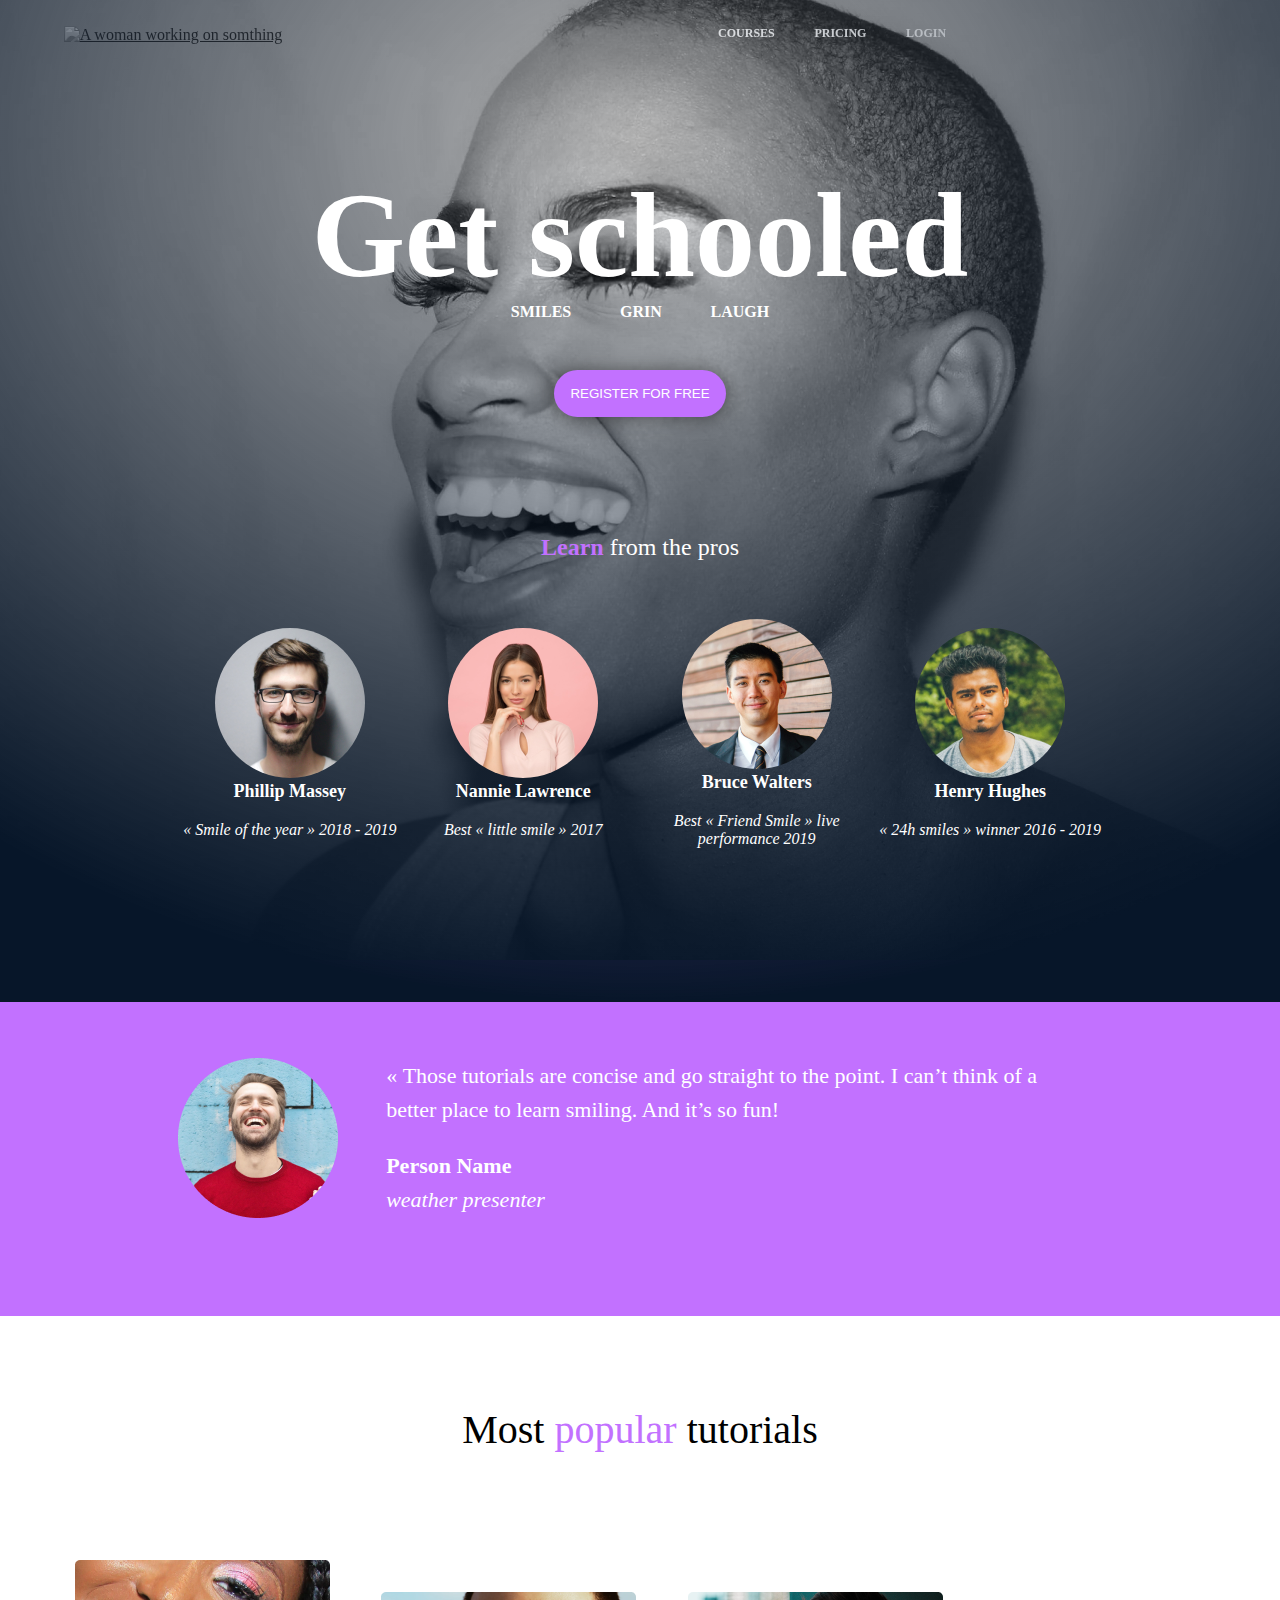
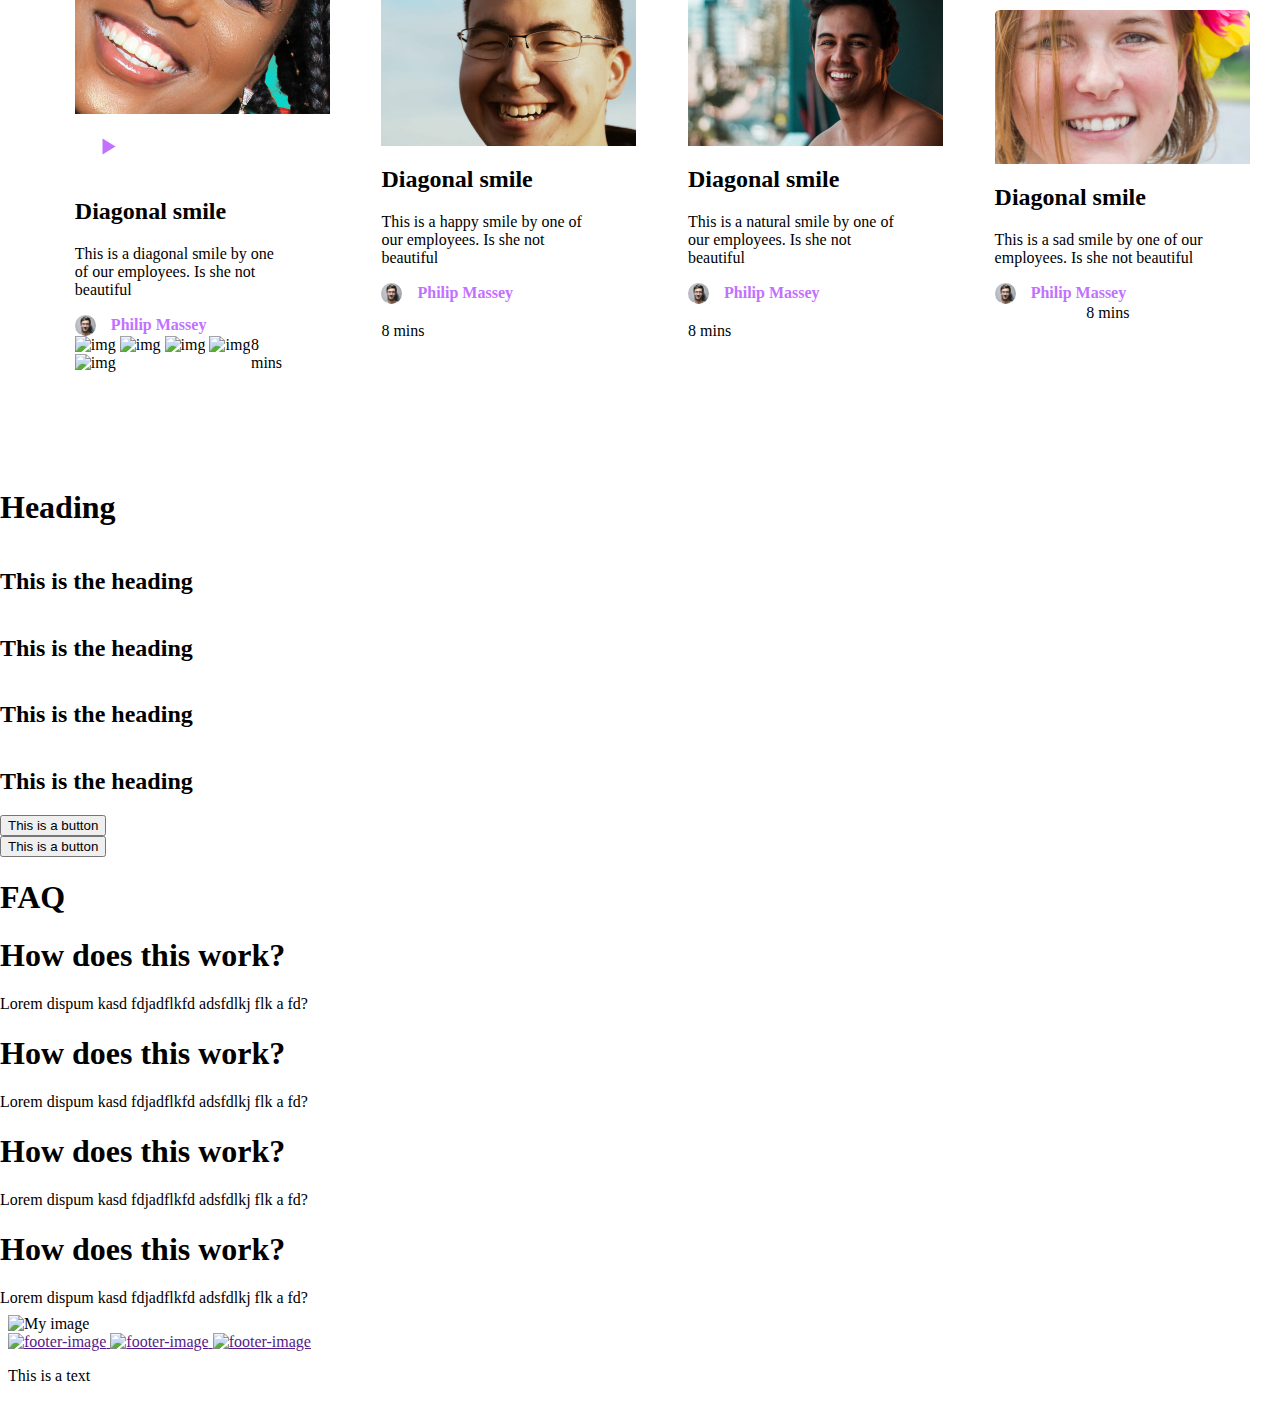
==== html_advanced/index.html @ 04519f96 "it is well" ====
<!DOCTYPE>
<html>
    <head>
        <title></title>
        <link rel="stylesheet" href="../css_advanced/styles.css">
    </head>
    <body>
        <header>
            <div class="logo">
                <a href=""> <img src="../css_advanced/favicon.ico" alt="A woman working on somthing" > </a>
                </div>

                <div class="navbar">
                <a href="">Courses</a>
                <a href=""> Pricing</a>
                <a href="">Login</a>
                </div>
            
        </header>
            <main>
                <section class="header-section">
                    <div class="schooled">
                        <h1 class="schooled-title">
                            Get schooled
                        </h1>
                        <p class="schooled-text">
                            <span>SMILES</span>
                            <span>GRIN</span>
                            <span>LAUGH</span>
                        </p>
                        <button class="register-btn">REGISTER FOR FREE</button>
                    </div>
                    <div class="pros">
                        <h2 class="pros-title"><span class="secondary-color">Learn</span> from the pros</h2>
                        <div class="pros-block">
                            <div class="pros-card">
                                <img src="../css_advanced/imgs/philip.png" alt="philip">
                                <h3>Phillip Massey</h3>
                                <p>« Smile of the year » 2018 - 2019</p>
                            </div>
                            <div class="pros-card">
                                <img src="../css_advanced/imgs/nannie.png" alt="nannie">
                                <h3>Nannie Lawrence</h3>
                                <p>Best « little smile » 2017</p>
                            </div>
                            <div class="pros-card">
                                <img src="../css_advanced/imgs/bruce.png" alt="bruce">
                                <h3>Bruce Walters</h3>
                                <p>Best « Friend Smile » live performance 2019</p>
                            </div>
                            <div class="pros-card">
                                <img src="../css_advanced/imgs/henry.png" alt="henry">
                                <h3>Henry Hughes</h3>
                                <p>« 24h smiles » winner 2016 - 2019</p>
                            </div>
                        </div>
                    </div>
                </section>
                <section class="presenter-section">
                    <div class="presenter-block">
                        <img src="../css_advanced/imgs/avatar.png" alt="avatar">
                        <div>
                            <blockquote>
                                « Those tutorials are concise and go straight to the point. I can’t think of a better
                                place to learn smiling. And it’s so fun!
                            </blockquote>
                            <p class="person-name">Person Name</p>
                            <p class="weather">weather presenter</p>
                        </div>
                    </div>
                </section>
                <section class="video-section">
                    <h1> Most <span class="secondary-color">popular</span> tutorials</h1>
                    <div class="video-container">
                        <div class="video">
                            <img src="../css_advanced/imgs/preview_diag.png">
                            <a class="play" href="#"><img src="../css_advanced/imgs/play.png" alt=""></a>
                            <h2> Diagonal smile</h2>
                            <p> This is a diagonal smile by one of our employees. Is she not beautiful </p>
                            <div class="video-author">
                                <img src="../css_advanced/imgs/philip_sm.png" class="author-picture">
                                <h3> <span class="secondary-color">Philip Massey</span> </span></h3>
                            </div>
                            <div class="rating-duration">
                                <div class="rating">
                                    <img src="" alt="img">
                                    <img src="" alt="img">
                                    <img src="" alt="img">
                                    <img src="" alt="img">
                                    <img src="" alt="img">
                                </div>
                                <p class="duration"> 8 mins </p>
                            </div>

                        </div>

                        <div class="video">
                            <img src="../css_advanced/imgs/preview_hap.png">
                            <h2> Diagonal smile</h2>
                            <p> This is a happy smile by one of our employees. Is she not beautiful </p>
                            <div class="video-author">
                                <img src="../css_advanced/imgs/philip_sm.png" class="author-picture">

                                <h3> <span class="secondary-color">Philip Massey</span> </span></h3>
                            </div>
                            <div>
                                <div class="rating">
                                    <img src="">
                                    <img src="">
                                    <img src="">
                                    <img src="">
                                    <img src="">
                                </div>
                                <p class="duration"> 8 mins </p>
                            </div>

                        </div>

                        <div class="video">
                            <img src="../css_advanced/imgs/preview_nat.png">
                            <h2> Diagonal smile</h2>
                            <p> This is a natural smile by one of our employees. Is she not beautiful </p>
                            <div class="video-author">
                                <img src="../css_advanced/imgs/philip_sm.png" class="author-picture">

                                <h3> <span class="secondary-color">Philip Massey</span> </span></h3>
                            </div>
                            <div>
                                <div class="rating">
                                    <img src="">
                                    <img src="">
                                    <img src="">
                                    <img src="">
                                    <img src="">
                                </div>
                                <p class="duration"> 8 mins </p>
                            </div>

                        </div>


                        <div class="video">
                            <img src="../css_advanced/imgs/preview_sad.png">
                            <h2> Diagonal smile</h2>
                            <p> This is a sad smile by one of our employees. Is she not beautiful </p>
                            <div class="video-author">
                                <img src="../css_advanced/imgs/philip_sm.png" class="author-picture">
                                <h3> <span class="secondary-color">Philip Massey</span> </span></h3>
                            </div>
                            <div class="rating-duration">
                                <div class="rating">
                                    <img src="">
                                    <img src="">
                                    <img src="">
                                    <img src="">
                                    <img src="">
                                </div>
                                <p class="duration"> 8 mins </p>
                            </div>

                        </div>
                        
                    </div>
                </section>
                <section>
                    <h1>Heading</h1>
                    <div>
                        <div>
                            <img src="">
                            <h2> This is the heading</h2>
                            <p></p>
                        </div>

                        <div>
                            <img src="">
                            <h2> This is the heading</h2>
                            <p></p>
                        </div>

                        <div>
                            <img src="">
                            <h2> This is the heading</h2>
                            <p></p>
                        </div>
                        <div>
                            <img src="">
                            <h2> This is the heading</h2>
                            <p></p>
                        </div>
                        <button> This is a button</button>
                    </div>
                    <button> This is a button</button>
                </section>
                <section>
                    <h1> FAQ </h1>
                    <div>
                        <div>
                            <div>
                                <h1> How does this work?</h1>
                                <p>Lorem dispum kasd fdjadflkfd adsfdlkj flk a fd?</p>
                            </div>
                            <div>
                                <h1> How does this work?</h1>
                                <p>Lorem dispum kasd fdjadflkfd adsfdlkj flk a fd?</p>
                            </div>
                        </div>
                        <div>
                            <div>
                                <h1> How does this work?</h1>
                                <p>Lorem dispum kasd fdjadflkfd adsfdlkj flk a fd?</p>
                            </div>

                            <div>
                                <h1> How does this work?</h1>
                                <p>Lorem dispum kasd fdjadflkfd adsfdlkj flk a fd?</p>
                            </div>
                        </div>
                    </div>
                </section>
            </main>
        <footer>
            <div>
                <div>
                    <img src="" alt="My image">
                    <div>
                        <a href=""> <img src="" alt="footer-image"> </a>
                        <a href=""> <img src="" alt="footer-image"> </a>
                        <a href=""> <img src="" alt="footer-image"> </a>
                    </div>
                </div>
                <p> This is a text </p>
            </div>
        </footer>
    </body>
</html>
---- css_advanced/styles.css ----
body {
    font-family: "Source Sans Pro";
    font-style: normal;
  }
  header {
    display: flex;
    flex-direction: row;
    flex: auto;
    background-image: url("./imgs/banner.png");
    padding: 2% 5% 2% 5%;
    filter: grayscale(100%);
    position: absolute;
    left: -0.025%;
    right: -0.025%;
    top: 0%;
    bottom: -25%;
  }
  
  header .logo {
    flex: 2;
    z-index: 1;
  }
  
  header .navbar {
    flex: 4;
    font-weight: 700;
    font-size: 12px;
    line-height: 15px;
    text-transform: uppercase;
    z-index: 1;
    display: flex;
    justify-content: space-evenly;
  
  }
  header .navbar a {
    margin-left: -30%;
    margin-right: -30%;
    text-decoration: none;
    color: white;
    
  }
  .header-section {
    position: relative;
    /* left: 20%;
    right: 20%; */
    display: flex;
    flex: auto;
    flex-direction: column;
    margin-bottom: -2.6rem;
    background-blend-mode: color;
    background: rgba(0, 0, 0, 1);
    background: radial-gradient(
      85.9% 85.9% at 50% 14.1%,
      rgba(41, 48, 61, 0.0001) 0%,
      #071629 100%
    );
    color: white;
    
    
  }
  .schooled {
    display: flex;
    flex-direction: column;
    padding-top: 5rem;
  }
  .schooled-title {
    height: 151px;
    font-weight: 700;
    font-size: 120px;
    line-height: 151px;
    text-align: center;
    color: #ffffff;
    position: relative;
  }
  
  .schooled-text {
    height: 20px;
    position: relative;
    margin-top: -7%;
    text-align: center;
    font-weight: 700;
    font-size: 16px;
    line-height: 20px;
    color: #ffffff;
    display: flex;
    justify-content: space-around;
    margin-left: 38%;
    margin-right: 38%;
  }
  .register-btn {
    background: #c271ff;
    border-radius: 25px;
    border: none;
    padding: 0.7rem;
    color: white;
    font-weight: 500;
    box-shadow: 0px 1px 20px rgba(0, 0, 0, 0.5);
    position: relative;
    align-self: center;
    margin: 2rem;
    padding: 1rem;}

    .secondary-color {
        color: #c271ff;
      }
      .pros {
        padding: 2%;
        display: flex;
        flex-direction: column;
      }
      .pros-title {
        position: relative;
        align-self: center;
        padding: 2rem;
        font-weight: 300;
        line-height: 40px;
      }
      .pros-title .secondary-color {
        font-weight: 700;
      }
      .pros-block {
        display: flex;
        flex-direction: row;
        justify-content: center;
      }
      .pros-card {
        width: 19%;
        /* padding: 1.5% 4% 1.5% 4%;*/
        margin-bottom: 7rem;
        display: flex;
        flex-direction: column;
        justify-content: center;
        align-items: center;
      }
      .pros img {
        border-radius: 50%;
        max-width: 80%;
      }
      .pros-card h3 {
        font-weight: 900;
        font-size: 18px;
        margin-top: 0.2rem;
        margin-bottom: 0.2rem;
        text-align: center;
      }
      .pros-card p {
        font-style: italic;
        text-align: center;
        font-size: 16px;
      }
      main {
        position: relative;
        display: flex;
        flex-direction: column;
        margin: -8px;
      }
      .presenter-section {
        /* position: absolute; */
        background-color: #c271ff;
        padding: 6%;
      }
      .presenter-block {
        display: flex;
        flex-direction: row;
        justify-content: center;
        align-items: center;
        color: white;
        padding-left: 9%;
        padding-right: 9%;
      }
      .presenter-block img {
        width: 160px;
        height: 160px;
        margin-right: 3rem;
      }
      .presenter-block blockquote {
        font-weight: 400;
        font-size: 22px;
        line-height: 34px;
        margin-left: 0;
      }
      .presenter-block .person-name {
        font-weight: 700;
        font-size: 22px;
        line-height: 34px;
        margin-bottom: 0;
      }
      .presenter-block .weather {
        font-style: italic;
        font-weight: 400;
        font-size: 22px;
        line-height: 34px;
        margin-top: 0;
      }

      .video-section{
        justify-content: center;
        align-self: center;
        display: flex;
        flex-direction: column;
        padding-top: 3rem;
        padding-bottom: 3rem;

      }  
      .video-section h1{
        text-align: center;
        font-size: 40px;
        font-weight: 300;
        padding-top: 1rem;
        padding-bottom: 2rem;
       
      }

      .video-container{
        display: flex;
        flex-direction: row;
        justify-content:center;
        
     }

      .video{
        padding: 3rem;
        /* display: flex;
        flex-direction: column; */
        max-width: 15%;
        align-content: center;
      }

      .video h2, p{
      }

      .author-picture{
        border-radius:100%;
      }
      .video-author{
        display: flex;
        flex-direction: row;
        flex: auto;
      }
      .video-author h3{
        font-size: medium;
        /* padding: auto; */
        margin: auto;
        margin-left: 15px;
      }

      .video-author img{
        height: 10%;
        width: 10%;
      }
      .rating-duration{
         display: flex;
        flex-direction: row;
        flex: auto;
      }

      .duration{
        margin: auto;
        align-content: end

      }
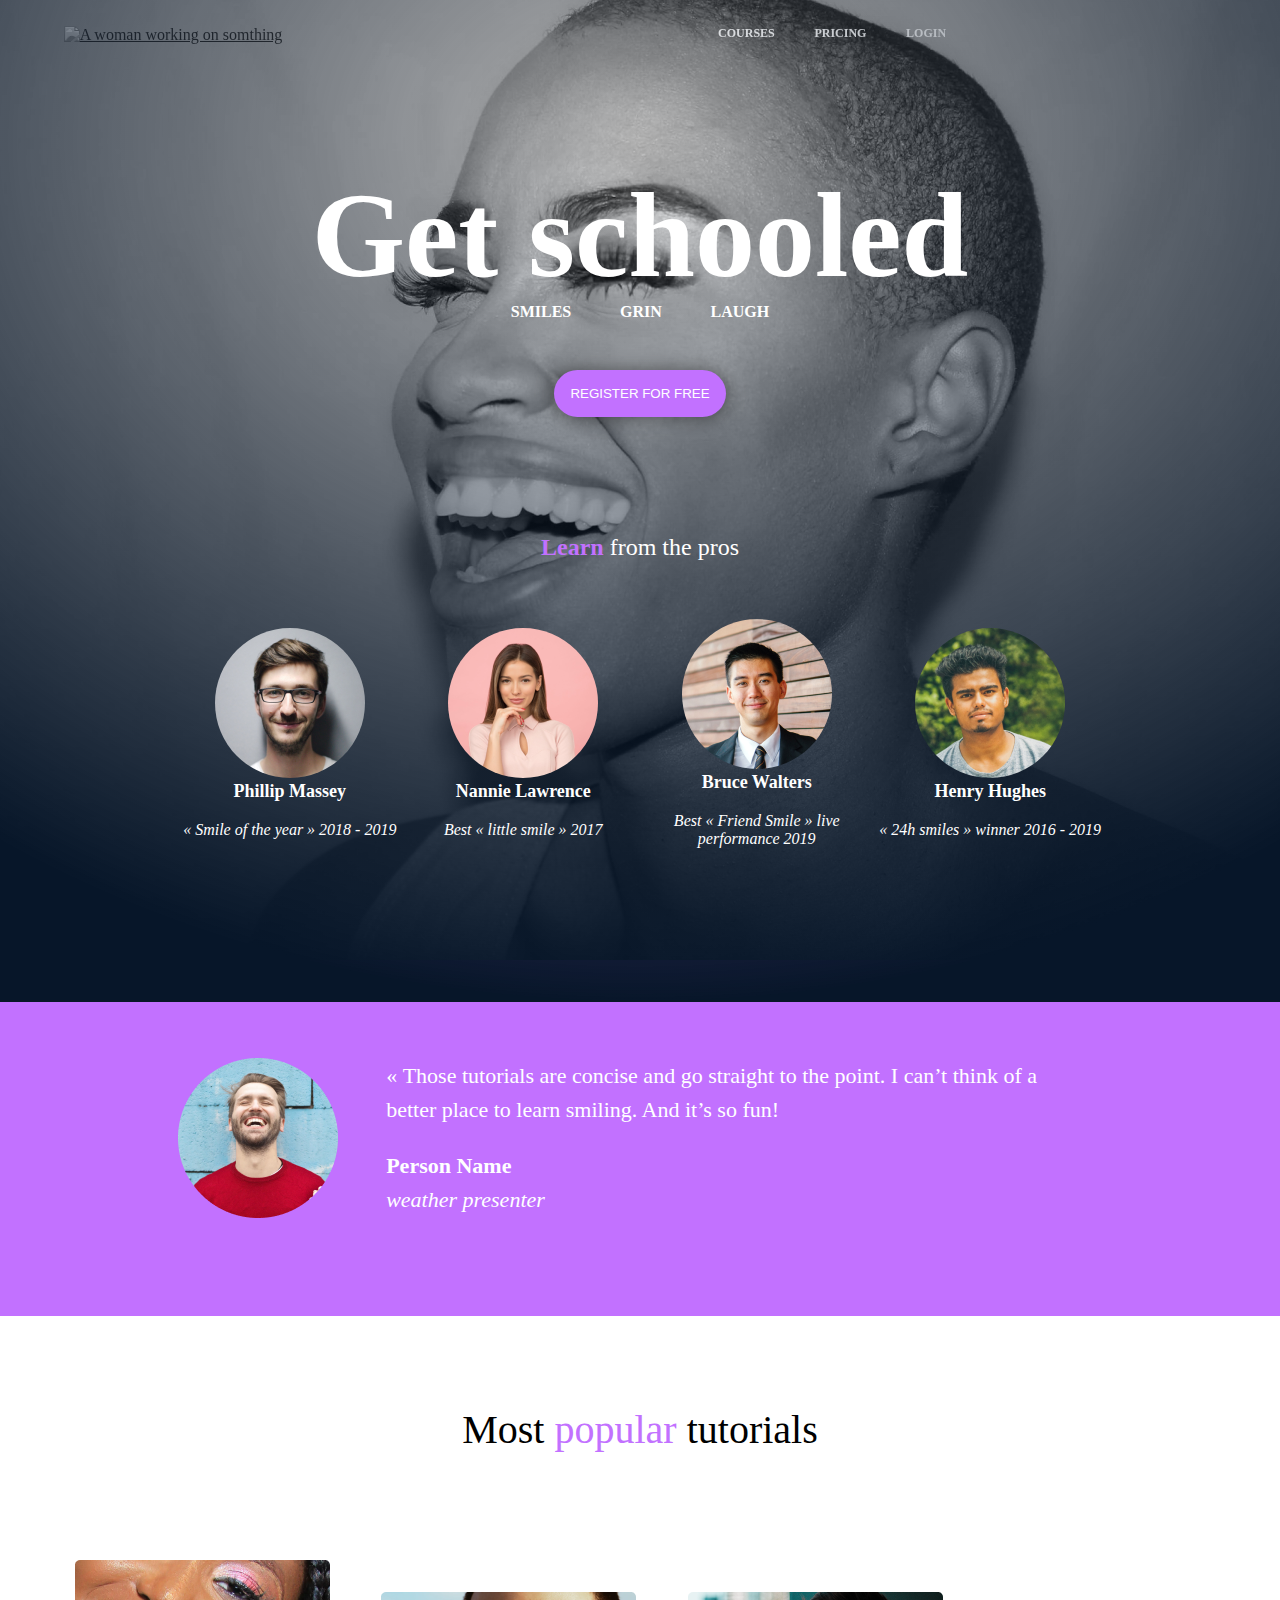
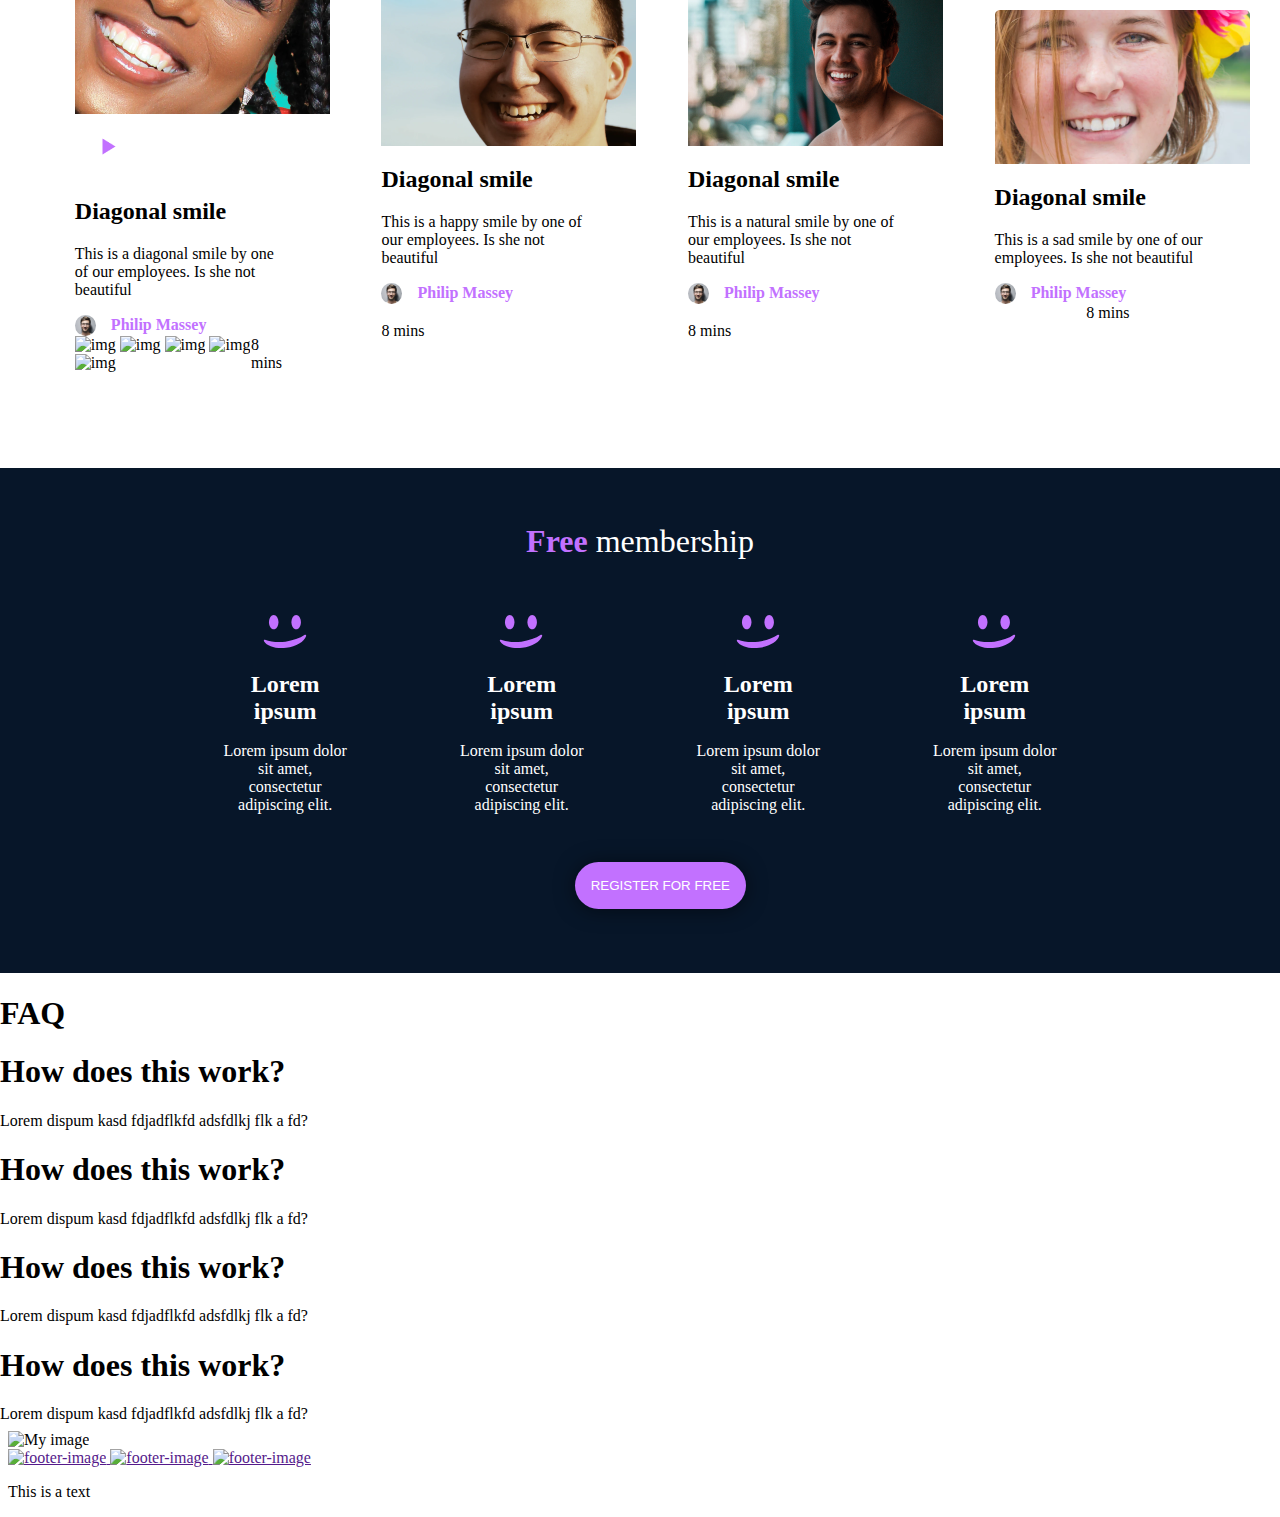
==== commit db6f2d28: "it is welloo" ====
--- a/html_advanced/index.html
+++ b/html_advanced/index.html
@@ -162,34 +162,39 @@
                         
                     </div>
                 </section>
-                <section>
-                    <h1>Heading</h1>
-                    <div>
-                        <div>
-                            <img src="">
-                            <h2> This is the heading</h2>
-                            <p></p>
-                        </div>
-
-                        <div>
-                            <img src="">
-                            <h2> This is the heading</h2>
-                            <p></p>
-                        </div>
-
-                        <div>
-                            <img src="">
-                            <h2> This is the heading</h2>
-                            <p></p>
-                        </div>
-                        <div>
-                            <img src="">
-                            <h2> This is the heading</h2>
-                            <p></p>
-                        </div>
-                        <button> This is a button</button>
-                    </div>
-                    <button> This is a button</button>
+                <section class="membership-section">
+                    <h1><span class="secondary-color">Free</span> membership</h1>
+                    <div class="memberships">
+                        <div class="membership-card">
+                            <img src="../css_advanced/svgs/smile.svg" alt="smile">
+                            <h2>Lorem ipsum</h2>
+                            <p>
+                                Lorem ipsum dolor sit amet, consectetur adipiscing elit.
+                            </p>
+                        </div>
+                        <div class="membership-card">
+                            <img src="../css_advanced/svgs/smile.svg" alt="smile">
+                            <h2>Lorem ipsum</h2>
+                            <p>
+                                Lorem ipsum dolor sit amet, consectetur adipiscing elit.
+                            </p>
+                        </div>
+                        <div class="membership-card">
+                            <img src="../css_advanced/svgs/smile.svg" alt="smile">
+                            <h2>Lorem ipsum</h2>
+                            <p>
+                                Lorem ipsum dolor sit amet, consectetur adipiscing elit.
+                            </p>
+                        </div>
+                        <div class="membership-card">
+                            <img src="../css_advanced/svgs/smile.svg" alt="smile">
+                            <h2>Lorem ipsum</h2>
+                            <p>
+                                Lorem ipsum dolor sit amet, consectetur adipiscing elit.
+                            </p>
+                        </div>
+                    </div>
+                    <button class="register-btn">REGISTER FOR FREE</button>
                 </section>
                 <section>
                     <h1> FAQ </h1>
--- a/css_advanced/styles.css
+++ b/css_advanced/styles.css
@@ -258,4 +258,42 @@
         margin: auto;
         align-content: end
 
+      }
+      .membership-section {
+        color: white;
+        background: #071629;
+        padding: 2rem;
+      }
+      .membership-section .secondary-color,
+      .videos-section .secondary-color {
+        font-weight: 700;
+        font-size: 32px;
+        line-height: 40px;
+        text-align: center;
+      }
+      .membership-section h1 {
+        font-weight: 300;
+        font-size: 32px;
+        line-height: 40px;
+        text-align: center;
+        padding-bottom: 2rem;
+      }
+      .membership-section button {
+        left: 42%;
+      }
+      .memberships {
+        display: flex;
+        justify-content: space-evenly;
+        padding-left: 5rem;
+        padding-right: 5rem;
+      }
+      .membership-card {
+        display: flex;
+        flex-direction: column;
+        max-width: 12%;
+        align-items: center;
+        text-align: center;
+      }
+      .membership-card h2 {
+        margin-bottom: 0.1rem;
       }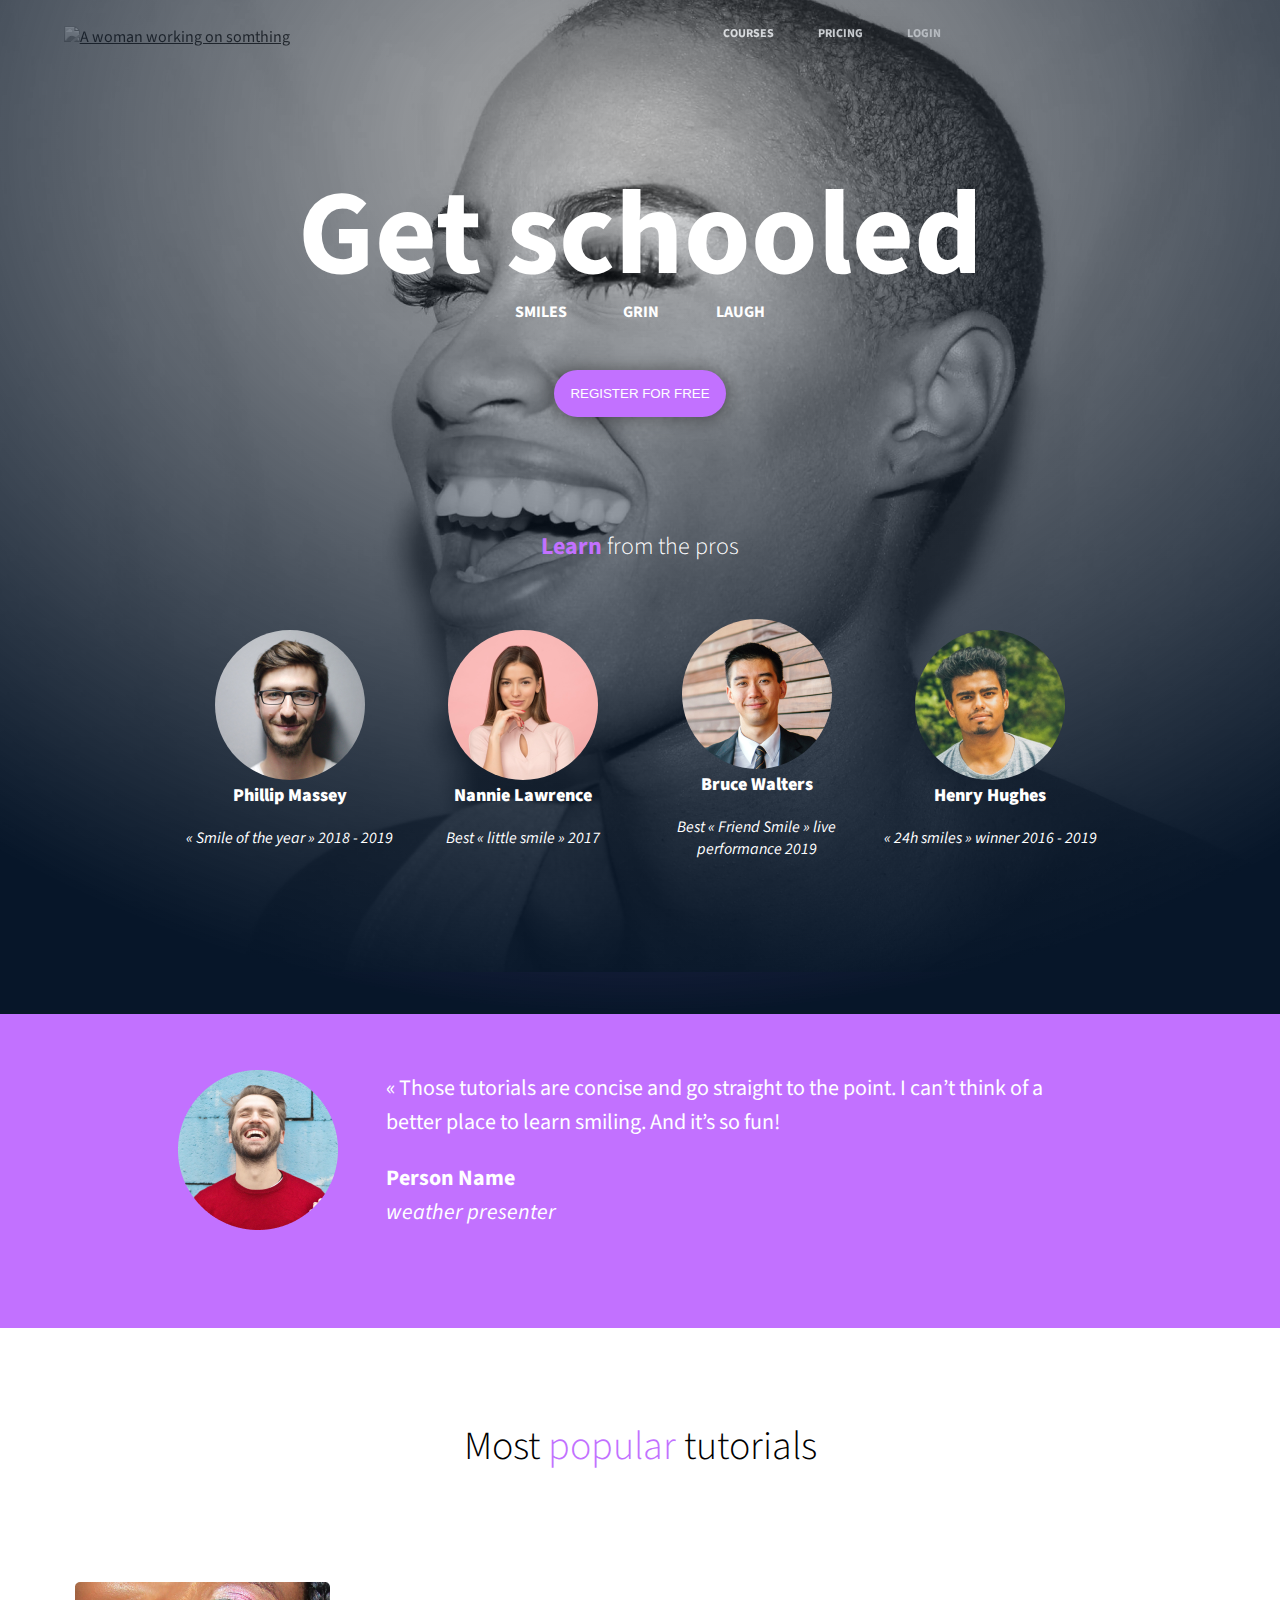
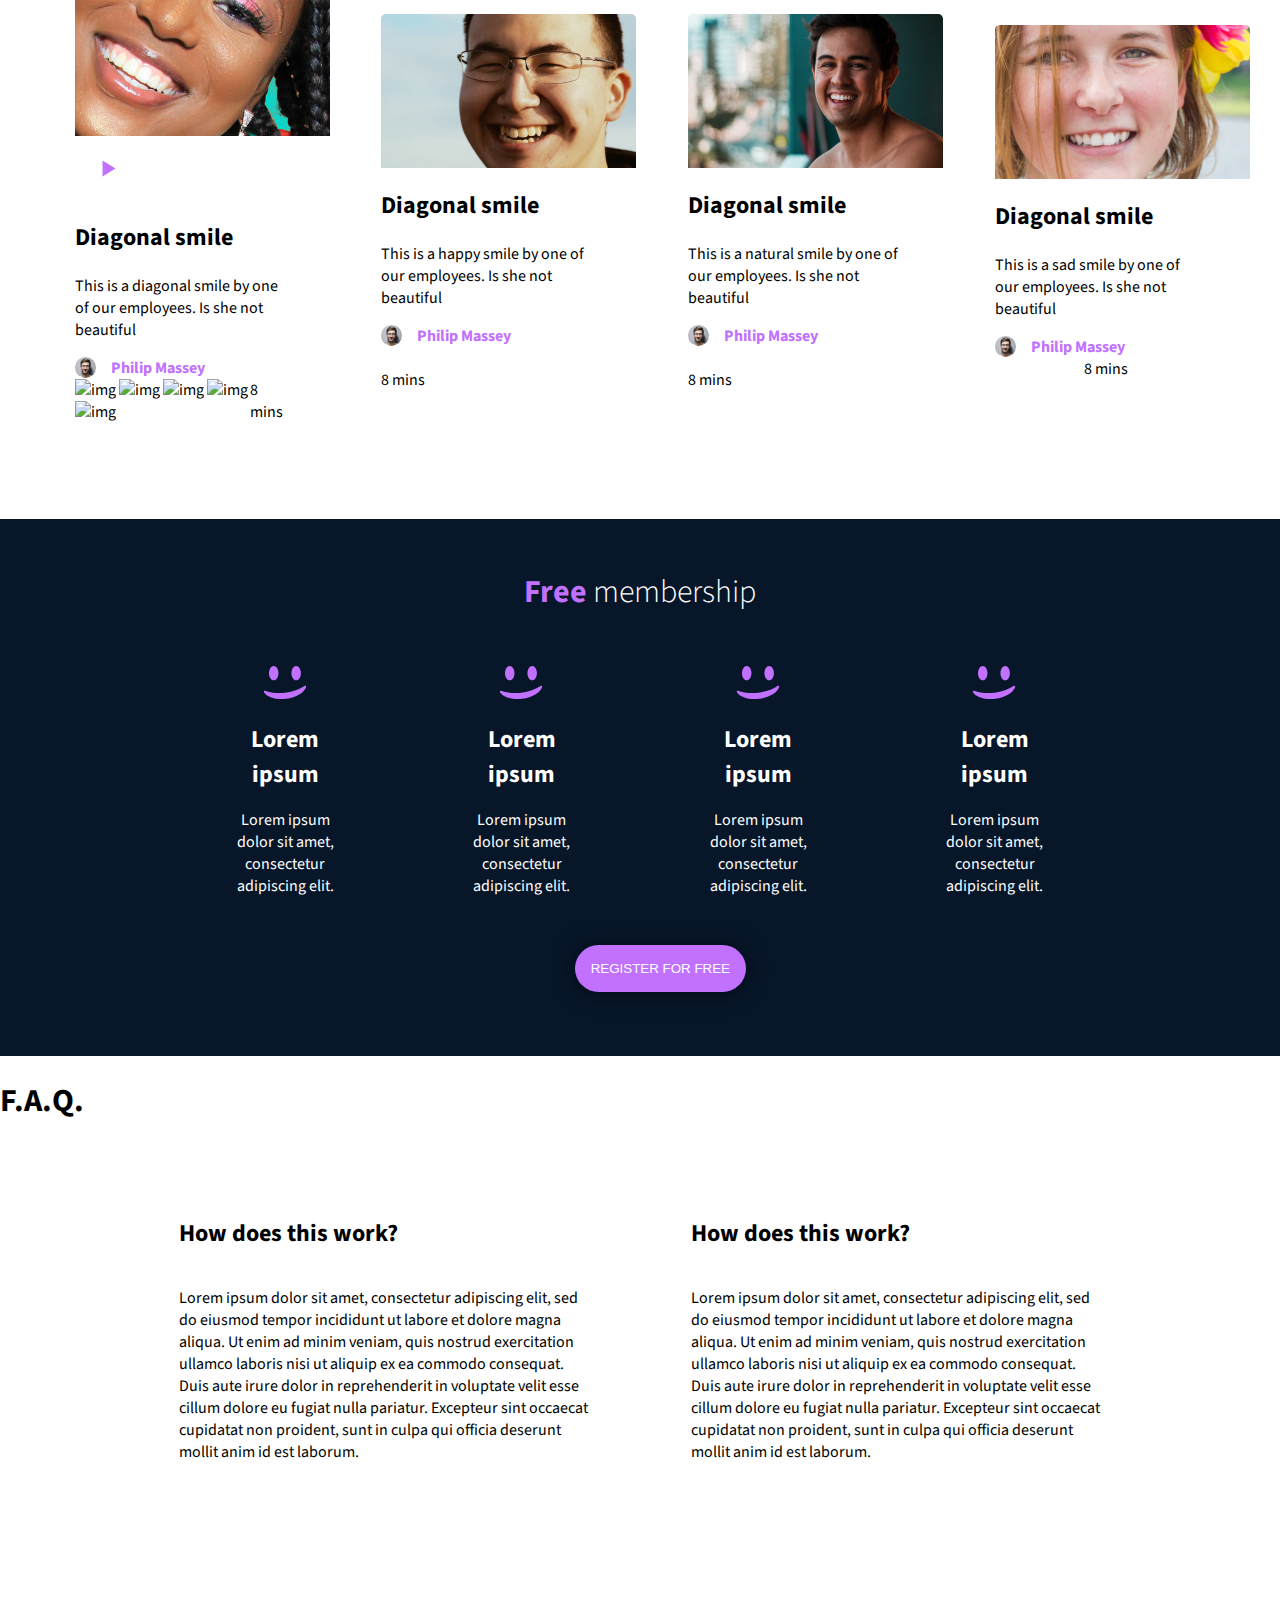
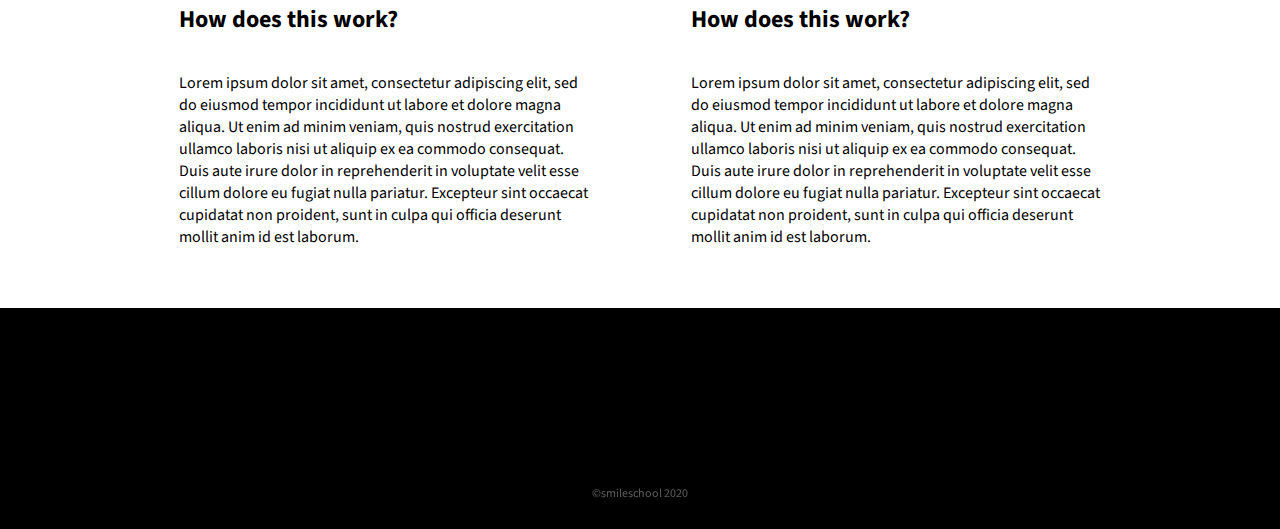
==== commit 4d90ffdb: "web dev keh" ====
--- a/html_advanced/index.html
+++ b/html_advanced/index.html
@@ -2,6 +2,10 @@
 <html>
     <head>
         <title></title>
+        <meta charset="UTF-8">
+        <meta http-equiv="X-UA-Compatible" content="IE=edge">
+        <meta name="viewport" content="width=device-width, initial-scale=1.0">
+        <link href='https://fonts.googleapis.com/css?family=Source+Sans+Pro' rel='stylesheet' type='text/css'>
         <link rel="stylesheet" href="../css_advanced/styles.css">
     </head>
     <body>
@@ -196,45 +200,66 @@
                     </div>
                     <button class="register-btn">REGISTER FOR FREE</button>
                 </section>
-                <section>
-                    <h1> FAQ </h1>
-                    <div>
+                <section class="faq-section">
+                    <h1>F.A.Q.</h1>
+                    <div class="faq-list">
+                        <div class="faq-item">
+                            <h2>How does this work?</h2>
+                            <p>
+                                Lorem ipsum dolor sit amet, consectetur adipiscing elit, sed do eiusmod tempor incididunt ut
+                                labore et dolore magna aliqua. Ut enim ad minim veniam, quis nostrud exercitation ullamco
+                                laboris nisi ut aliquip ex ea commodo consequat. Duis aute irure dolor in reprehenderit in
+                                voluptate velit esse cillum dolore eu fugiat nulla pariatur. Excepteur sint occaecat cupidatat
+                                non proident, sunt in culpa qui officia deserunt mollit anim id est laborum.
+                            </p>
+                        </div>
+                        <div class="faq-item">
+                            <h2>How does this work?</h2>
+                            <p>
+                                Lorem ipsum dolor sit amet, consectetur adipiscing elit, sed do eiusmod tempor incididunt ut
+                                labore et dolore magna aliqua. Ut enim ad minim veniam, quis nostrud exercitation ullamco
+                                laboris nisi ut aliquip ex ea commodo consequat. Duis aute irure dolor in reprehenderit in
+                                voluptate velit esse cillum dolore eu fugiat nulla pariatur. Excepteur sint occaecat cupidatat
+                                non proident, sunt in culpa qui officia deserunt mollit anim id est laborum.
+                            </p>
+                        </div>
+                    </div>
+                    <div class="faq-list">
+                        <div class="faq-item">
+                            <h2>How does this work?</h2>
+                            <p>
+                                Lorem ipsum dolor sit amet, consectetur adipiscing elit, sed do eiusmod tempor incididunt ut
+                                labore et dolore magna aliqua. Ut enim ad minim veniam, quis nostrud exercitation ullamco
+                                laboris nisi ut aliquip ex ea commodo consequat. Duis aute irure dolor in reprehenderit in
+                                voluptate velit esse cillum dolore eu fugiat nulla pariatur. Excepteur sint occaecat cupidatat
+                                non proident, sunt in culpa qui officia deserunt mollit anim id est laborum.
+                            </p>
+                        </div>
+                        <div class="faq-item">
+                            <h2>How does this work?</h2>
+                            <p>
+                                Lorem ipsum dolor sit amet, consectetur adipiscing elit, sed do eiusmod tempor incididunt ut
+                                labore et dolore magna aliqua. Ut enim ad minim veniam, quis nostrud exercitation ullamco
+                                laboris nisi ut aliquip ex ea commodo consequat. Duis aute irure dolor in reprehenderit in
+                                voluptate velit esse cillum dolore eu fugiat nulla pariatur. Excepteur sint occaecat cupidatat
+                                non proident, sunt in culpa qui officia deserunt mollit anim id est laborum.
+                            </p>
+                        </div>
+                    </div>
+                </section>
+            </main>
+            <footer>
+                <div class="ft-container">
+                    <div class="nav-ft">
+                        <img src="imgs/logo.png" alt="">
                         <div>
-                            <div>
-                                <h1> How does this work?</h1>
-                                <p>Lorem dispum kasd fdjadflkfd adsfdlkj flk a fd?</p>
-                            </div>
-                            <div>
-                                <h1> How does this work?</h1>
-                                <p>Lorem dispum kasd fdjadflkfd adsfdlkj flk a fd?</p>
-                            </div>
-                        </div>
-                        <div>
-                            <div>
-                                <h1> How does this work?</h1>
-                                <p>Lorem dispum kasd fdjadflkfd adsfdlkj flk a fd?</p>
-                            </div>
-
-                            <div>
-                                <h1> How does this work?</h1>
-                                <p>Lorem dispum kasd fdjadflkfd adsfdlkj flk a fd?</p>
-                            </div>
-                        </div>
-                    </div>
-                </section>
-            </main>
-        <footer>
-            <div>
-                <div>
-                    <img src="" alt="My image">
-                    <div>
-                        <a href=""> <img src="" alt="footer-image"> </a>
-                        <a href=""> <img src="" alt="footer-image"> </a>
-                        <a href=""> <img src="" alt="footer-image"> </a>
-                    </div>
+                            <a href=""><img src="svgs/facebook.svg" alt=""></a>
+                            <a href=""><img src="svgs/twitter.svg" alt=""></a>
+                            <a href=""><img src="svgs/Combined Shape.svg" alt=""></a>
+                        </div>
+                    </div>
+                    <p>©smileschool 2020</p>
                 </div>
-                <p> This is a text </p>
-            </div>
-        </footer>
+            </footer>
     </body>
 </html>--- a/css_advanced/styles.css
+++ b/css_advanced/styles.css
@@ -296,4 +296,44 @@
       }
       .membership-card h2 {
         margin-bottom: 0.1rem;
+      }
+      .faq-list {
+        display: flex;
+        padding-left: 10%;
+        padding-right: 10%;
+      }
+      .faq-item {
+        display: flex;
+        flex: 50%;
+        flex-direction: column;
+        width: 50%;
+        padding: 5%;
+      }
+      footer {
+        background: black;
+        padding: 1rem;
+        margin: -8px;
+      }
+      .ft-container {
+        display: flex;
+        flex-direction: column;
+      }
+      .nav-ft {
+        display: flex;
+        justify-content: space-between;
+        padding: 4rem 8rem 4rem 8rem;
+      }
+      
+      .nav-ft div a {
+        margin-left: 0.4rem;
+        margin-right: 0.5rem;
+      }
+      
+      .ft-container p {
+        color: white;
+        opacity: 0.35;
+        text-align: center;
+        font-weight: 400;
+        font-size: 12px;
+        line-height: 15px;
       }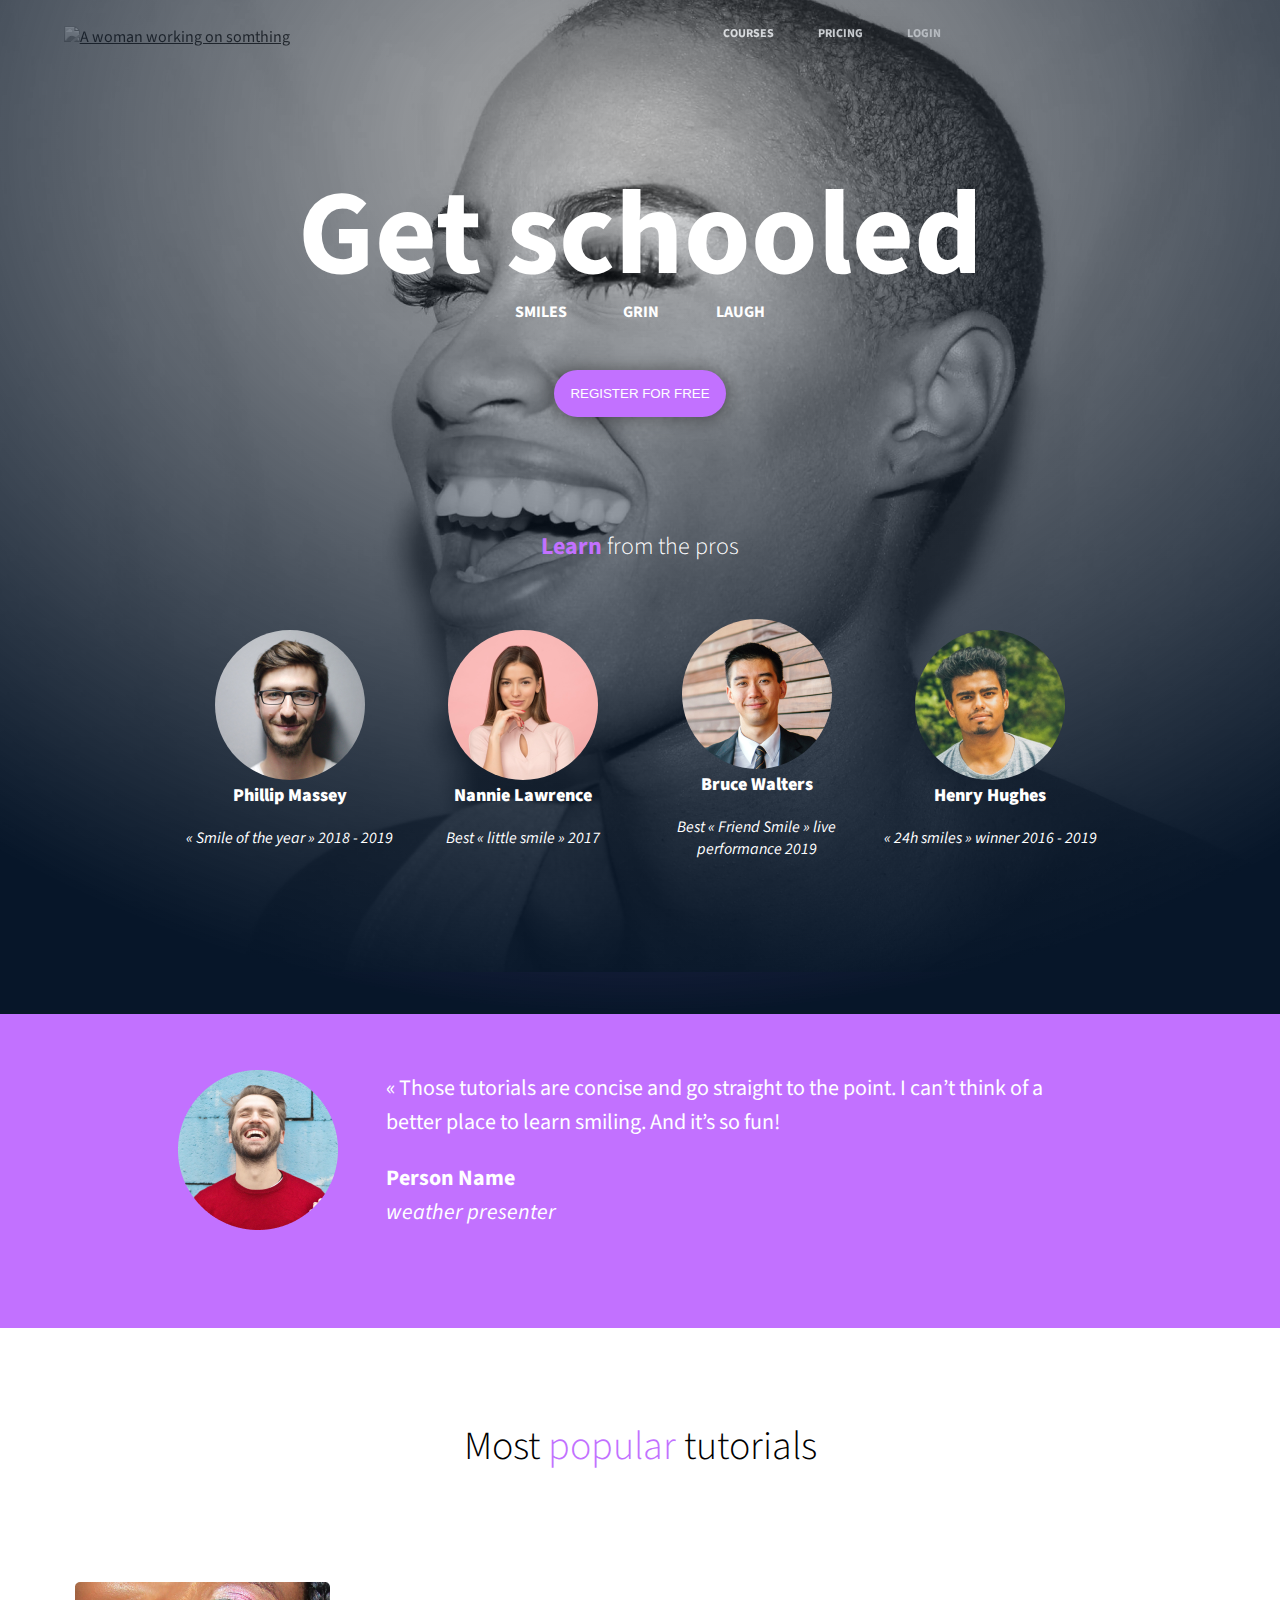
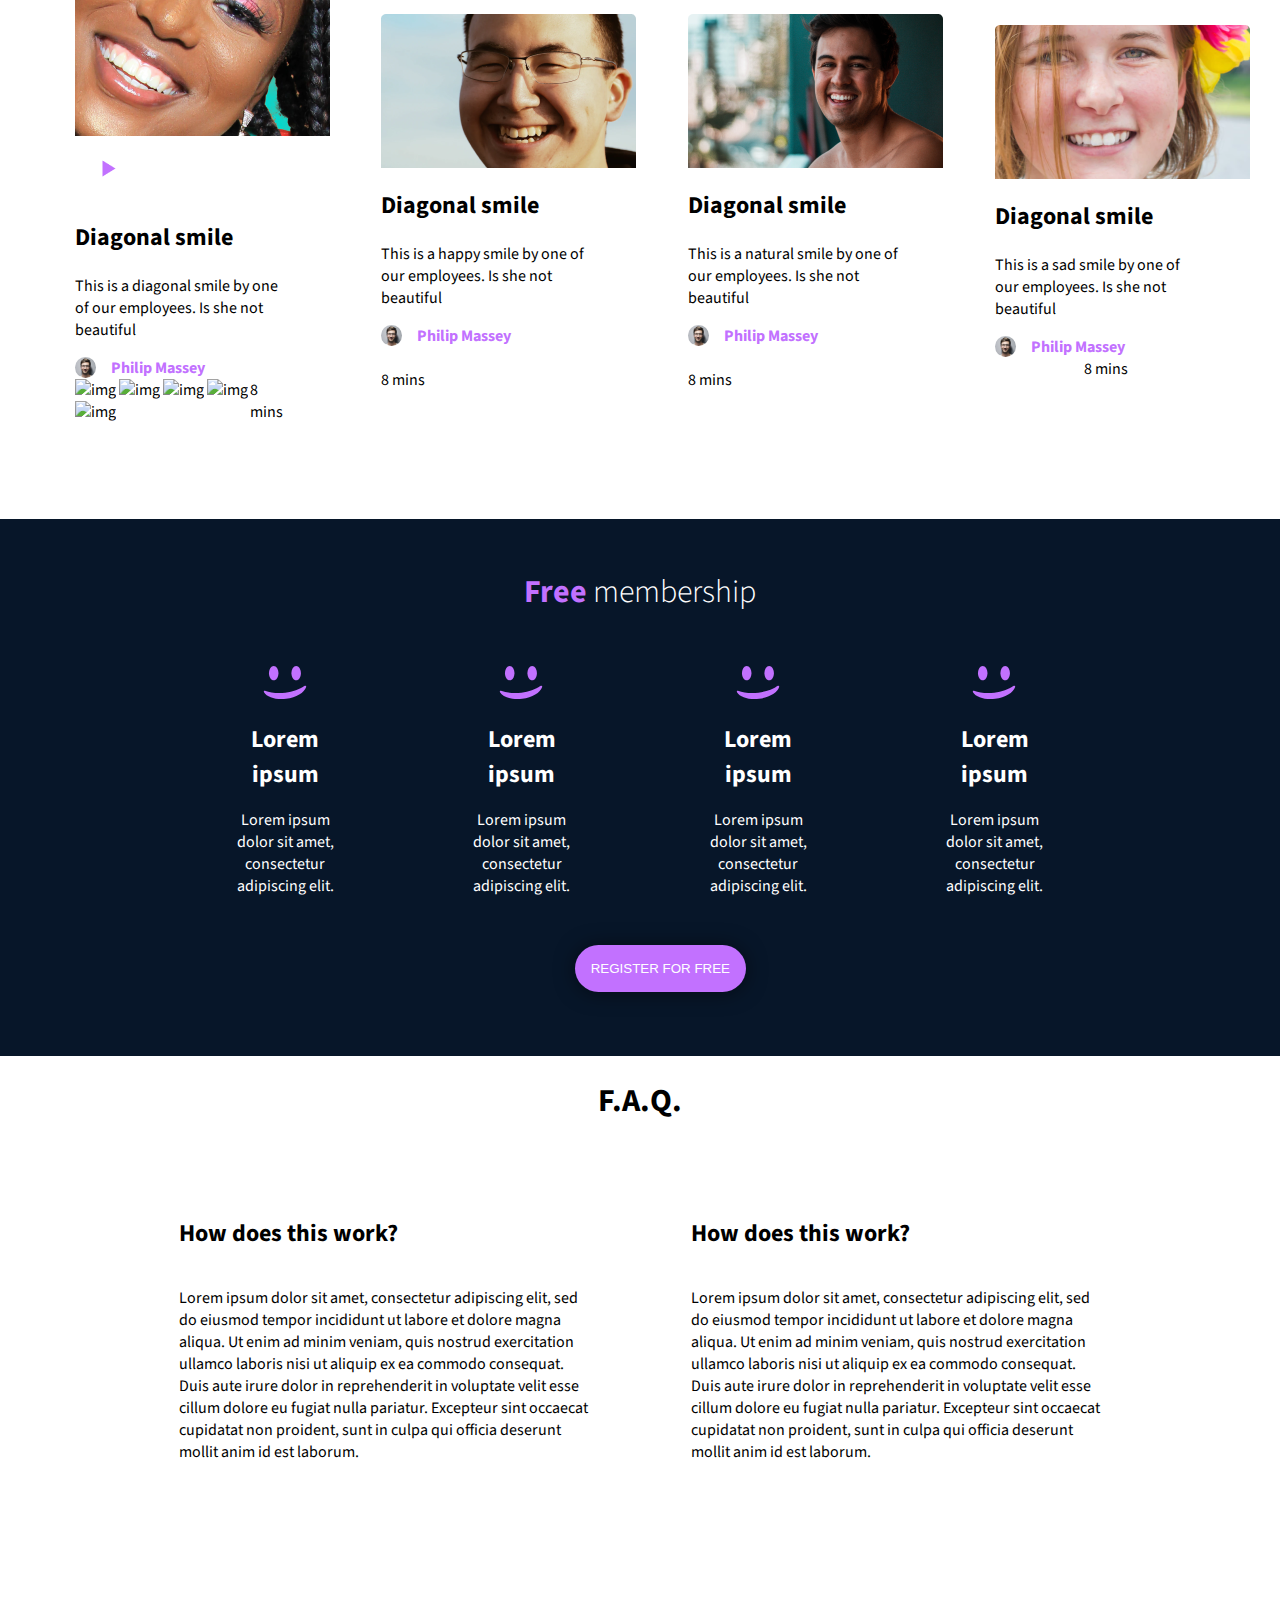
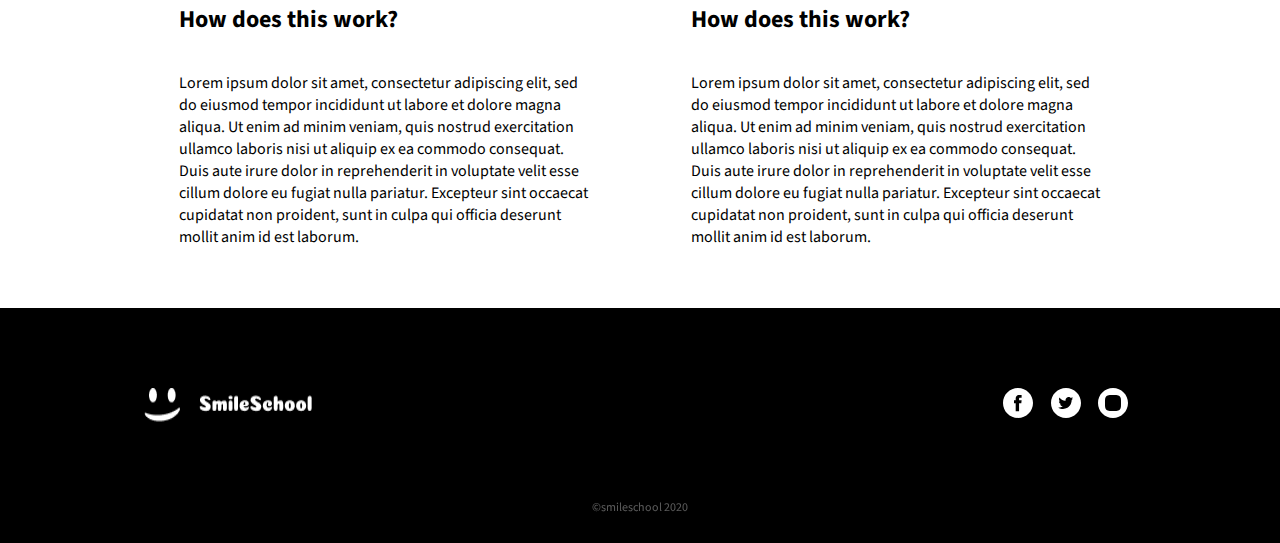
==== commit 2b64e226: "corrected some stuff" ====
--- a/html_advanced/index.html
+++ b/html_advanced/index.html
@@ -201,7 +201,7 @@
                     <button class="register-btn">REGISTER FOR FREE</button>
                 </section>
                 <section class="faq-section">
-                    <h1>F.A.Q.</h1>
+                    <h1 style="text-align: center;">F.A.Q.</h1>
                     <div class="faq-list">
                         <div class="faq-item">
                             <h2>How does this work?</h2>
@@ -251,11 +251,11 @@
             <footer>
                 <div class="ft-container">
                     <div class="nav-ft">
-                        <img src="imgs/logo.png" alt="">
+                        <img src="../css_advanced/imgs/logo.png" alt="">
                         <div>
-                            <a href=""><img src="svgs/facebook.svg" alt=""></a>
-                            <a href=""><img src="svgs/twitter.svg" alt=""></a>
-                            <a href=""><img src="svgs/Combined Shape.svg" alt=""></a>
+                            <a href=""><img src="../css_advanced/svgs/facebook.svg" alt=""></a>
+                            <a href=""><img src="../css_advanced/svgs/twitter.svg" alt=""></a>
+                            <a href=""><img src="../css_advanced/svgs/Combined Shape.svg" alt=""></a>
                         </div>
                     </div>
                     <p>©smileschool 2020</p>
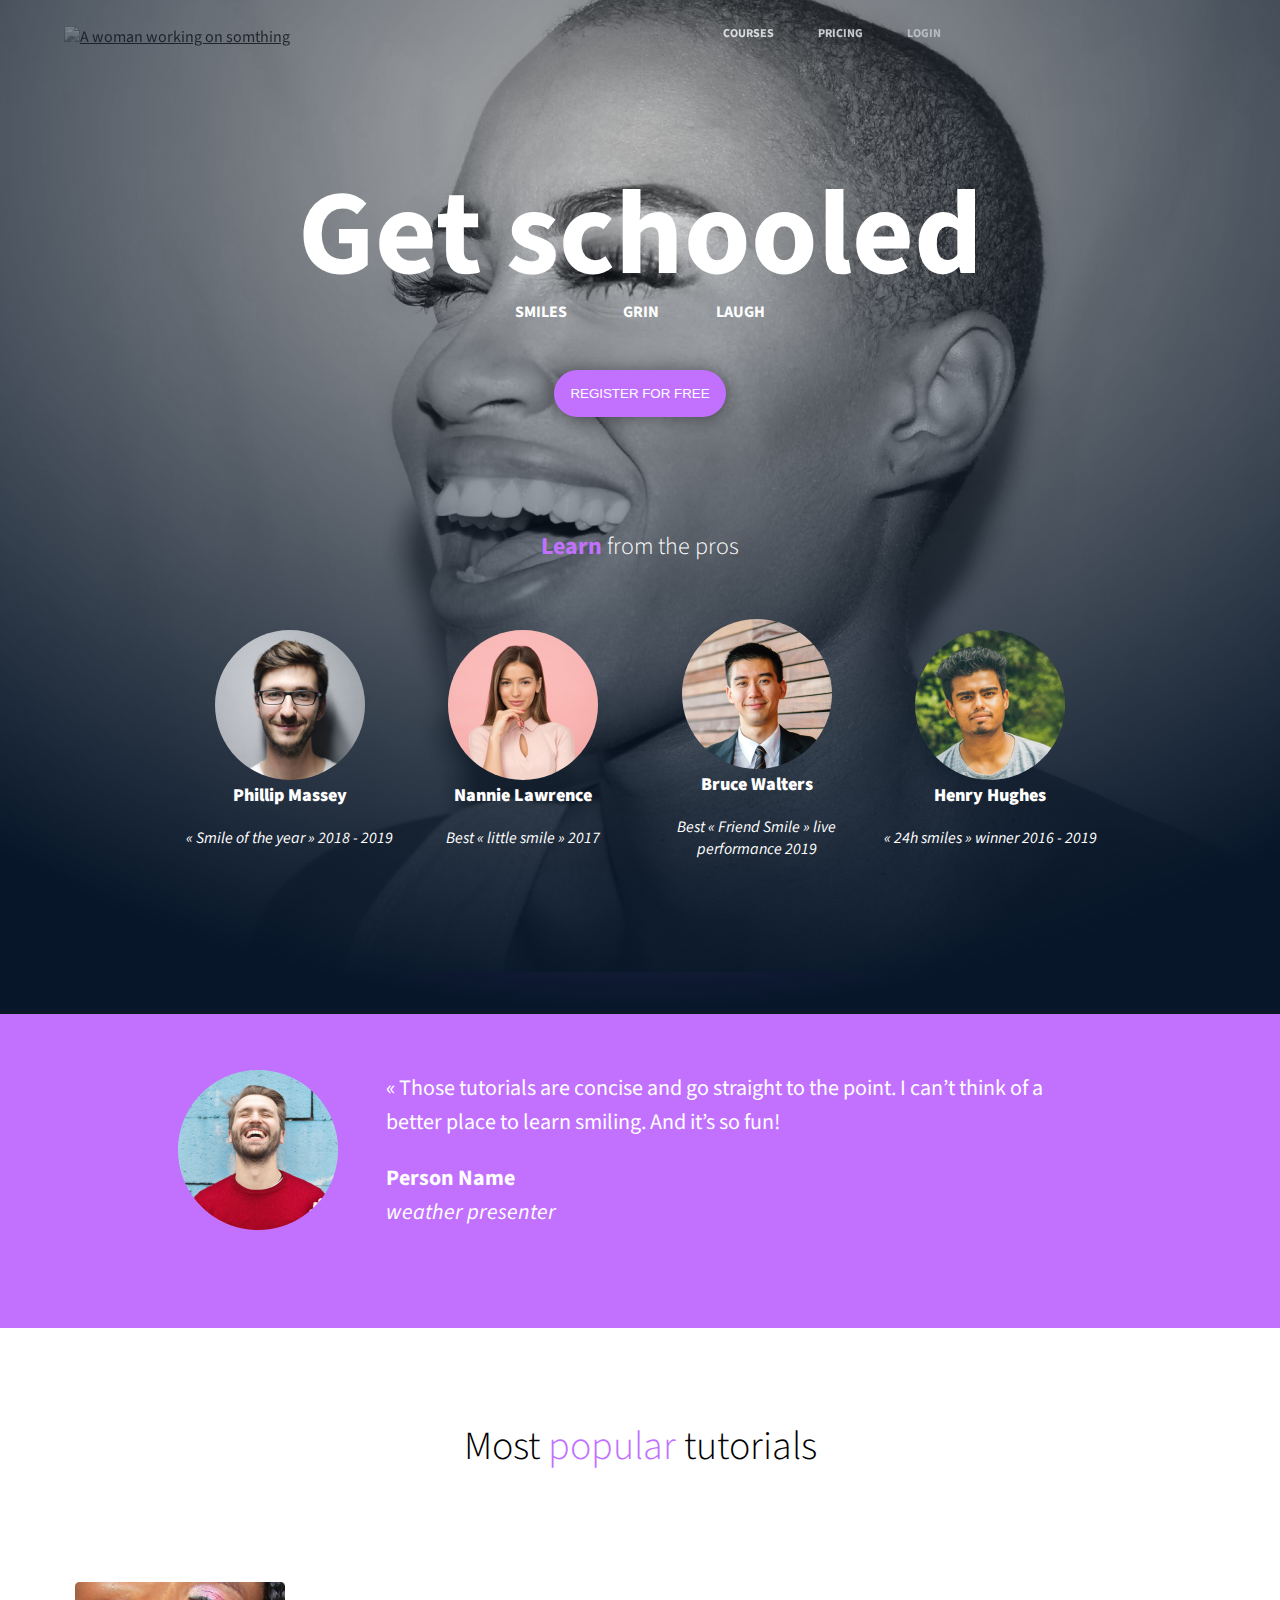
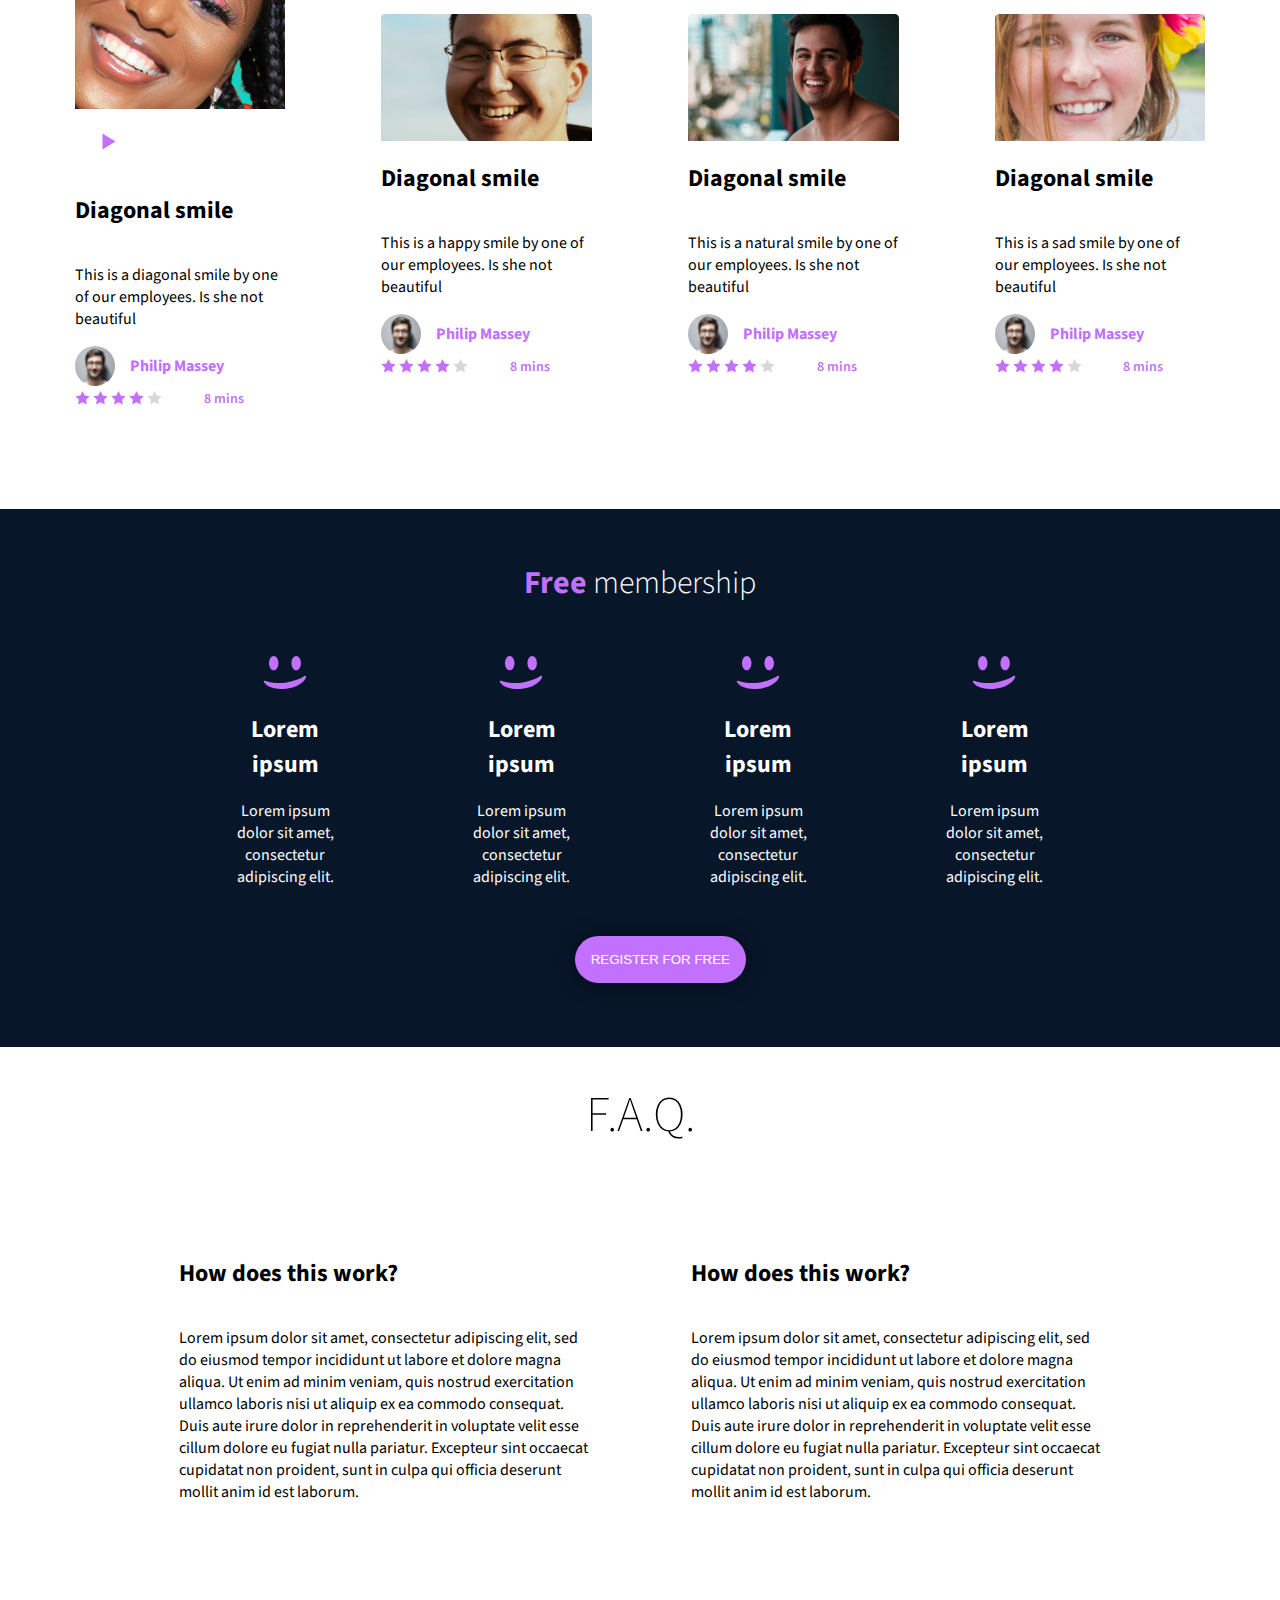
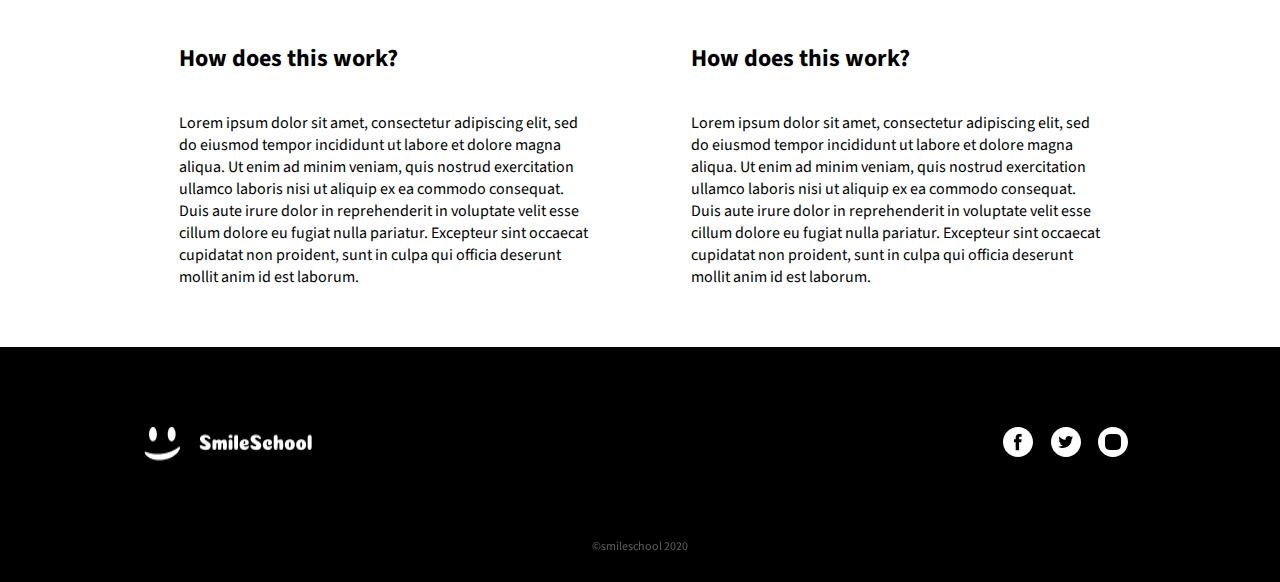
==== commit 547b0465: "started to correct video section" ====
--- a/html_advanced/index.html
+++ b/html_advanced/index.html
@@ -87,11 +87,11 @@
                             </div>
                             <div class="rating-duration">
                                 <div class="rating">
-                                    <img src="" alt="img">
-                                    <img src="" alt="img">
-                                    <img src="" alt="img">
-                                    <img src="" alt="img">
-                                    <img src="" alt="img">
+                                    <img src="../css_advanced/svgs/Star_1.svg" alt="img">
+                                    <img src="../css_advanced/svgs/Star_1.svg" alt="img">
+                                    <img src="../css_advanced/svgs/Star_1.svg" alt="img">
+                                    <img src="../css_advanced/svgs/Star_1.svg" alt="img">
+                                    <img src="../css_advanced/svgs/Star_5.svg" alt="img">
                                 </div>
                                 <p class="duration"> 8 mins </p>
                             </div>
@@ -107,13 +107,13 @@
 
                                 <h3> <span class="secondary-color">Philip Massey</span> </span></h3>
                             </div>
-                            <div>
-                                <div class="rating">
-                                    <img src="">
-                                    <img src="">
-                                    <img src="">
-                                    <img src="">
-                                    <img src="">
+                            <div class="rating-duration">
+                                <div class="rating">
+                                    <img src="../css_advanced/svgs/Star_1.svg" alt="img">
+                                    <img src="../css_advanced/svgs/Star_1.svg" alt="img">
+                                    <img src="../css_advanced/svgs/Star_1.svg" alt="img">
+                                    <img src="../css_advanced/svgs/Star_1.svg" alt="img">
+                                    <img src="../css_advanced/svgs/Star_5.svg" alt="img">
                                 </div>
                                 <p class="duration"> 8 mins </p>
                             </div>
@@ -129,13 +129,13 @@
 
                                 <h3> <span class="secondary-color">Philip Massey</span> </span></h3>
                             </div>
-                            <div>
-                                <div class="rating">
-                                    <img src="">
-                                    <img src="">
-                                    <img src="">
-                                    <img src="">
-                                    <img src="">
+                            <div class="rating-duration">
+                                <div class="rating">
+                                    <img src="../css_advanced/svgs/Star_1.svg" alt="img">
+                                    <img src="../css_advanced/svgs/Star_1.svg" alt="img">
+                                    <img src="../css_advanced/svgs/Star_1.svg" alt="img">
+                                    <img src="../css_advanced/svgs/Star_1.svg" alt="img">
+                                    <img src="../css_advanced/svgs/Star_5.svg" alt="img">
                                 </div>
                                 <p class="duration"> 8 mins </p>
                             </div>
@@ -153,11 +153,11 @@
                             </div>
                             <div class="rating-duration">
                                 <div class="rating">
-                                    <img src="">
-                                    <img src="">
-                                    <img src="">
-                                    <img src="">
-                                    <img src="">
+                                    <img src="../css_advanced/svgs/Star_1.svg" alt="img">
+                                    <img src="../css_advanced/svgs/Star_1.svg" alt="img">
+                                    <img src="../css_advanced/svgs/Star_1.svg" alt="img">
+                                    <img src="../css_advanced/svgs/Star_1.svg" alt="img">
+                                    <img src="../css_advanced/svgs/Star_5.svg" alt="img">
                                 </div>
                                 <p class="duration"> 8 mins </p>
                             </div>
@@ -201,7 +201,7 @@
                     <button class="register-btn">REGISTER FOR FREE</button>
                 </section>
                 <section class="faq-section">
-                    <h1 style="text-align: center;">F.A.Q.</h1>
+                    <h1 id="faq-head">F.A.Q.</h1>
                     <div class="faq-list">
                         <div class="faq-item">
                             <h2>How does this work?</h2>
--- a/css_advanced/styles.css
+++ b/css_advanced/styles.css
@@ -220,10 +220,10 @@
 
       .video{
         padding: 3rem;
-        /* display: flex;
-        flex-direction: column; */
+        display: flex;
+        flex-direction: column;
         max-width: 15%;
-        align-content: center;
+        justify-content: center;
       }
 
       .video h2, p{
@@ -234,8 +234,7 @@
       }
       .video-author{
         display: flex;
-        flex-direction: row;
-        flex: auto;
+        align-items: center;
       }
       .video-author h3{
         font-size: medium;
@@ -245,18 +244,24 @@
       }
 
       .video-author img{
-        height: 10%;
-        width: 10%;
+        border-radius: 50%;
+        width: 40px;
+        height: 40px;
       }
       .rating-duration{
          display: flex;
-        flex-direction: row;
-        flex: auto;
+         justify-content: space-between;
+         align-items: center;
       }
 
       .duration{
+        font-weight: 600;
+        font-size: 14px;
+         line-height: 27px;
+        /* identical to box height, or 193% */
+         text-align: right;
+        color: #c271ff;
         margin: auto;
-        align-content: end
 
       }
       .membership-section {
@@ -302,6 +307,14 @@
         padding-left: 10%;
         padding-right: 10%;
       }
+
+      #faq-head{
+        text-align: center;
+        font-size: 50px;
+        font-weight: 20;
+        justify-content: space-evenly;
+      }
+
       .faq-item {
         display: flex;
         flex: 50%;
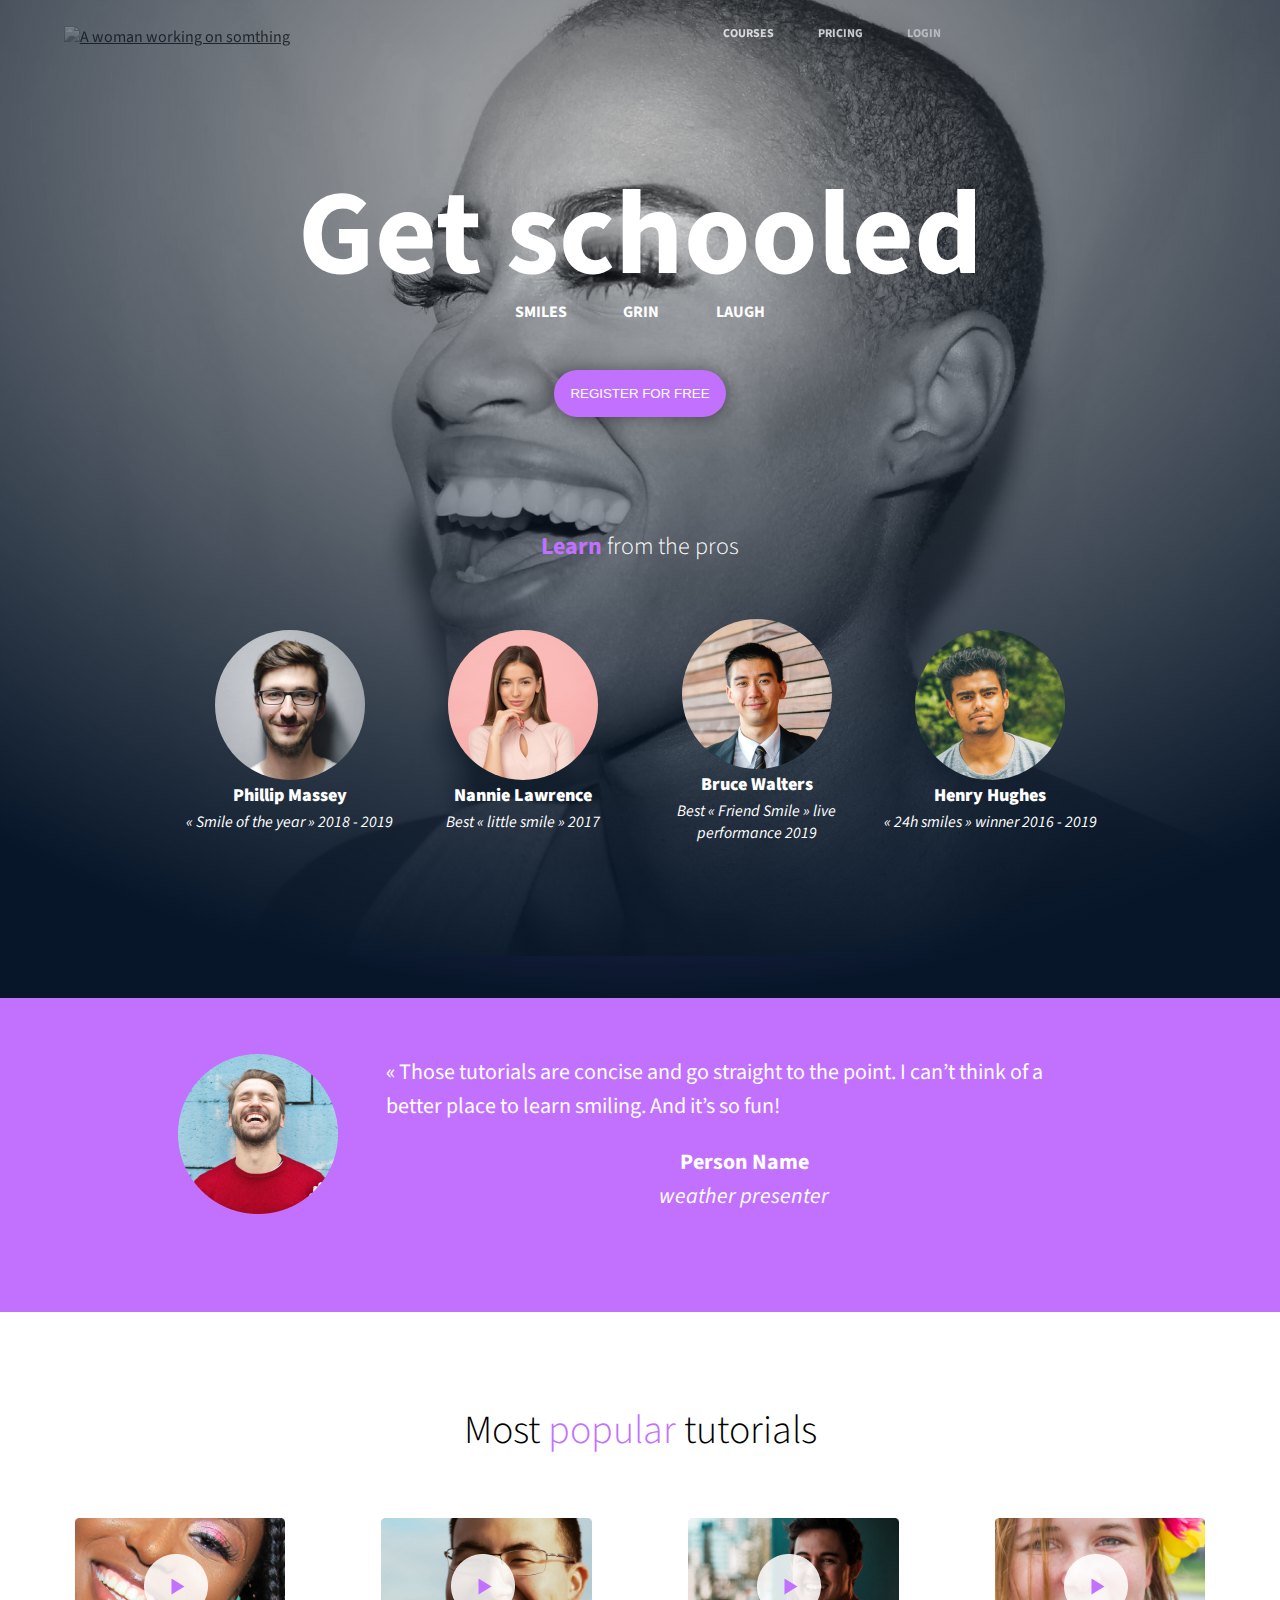
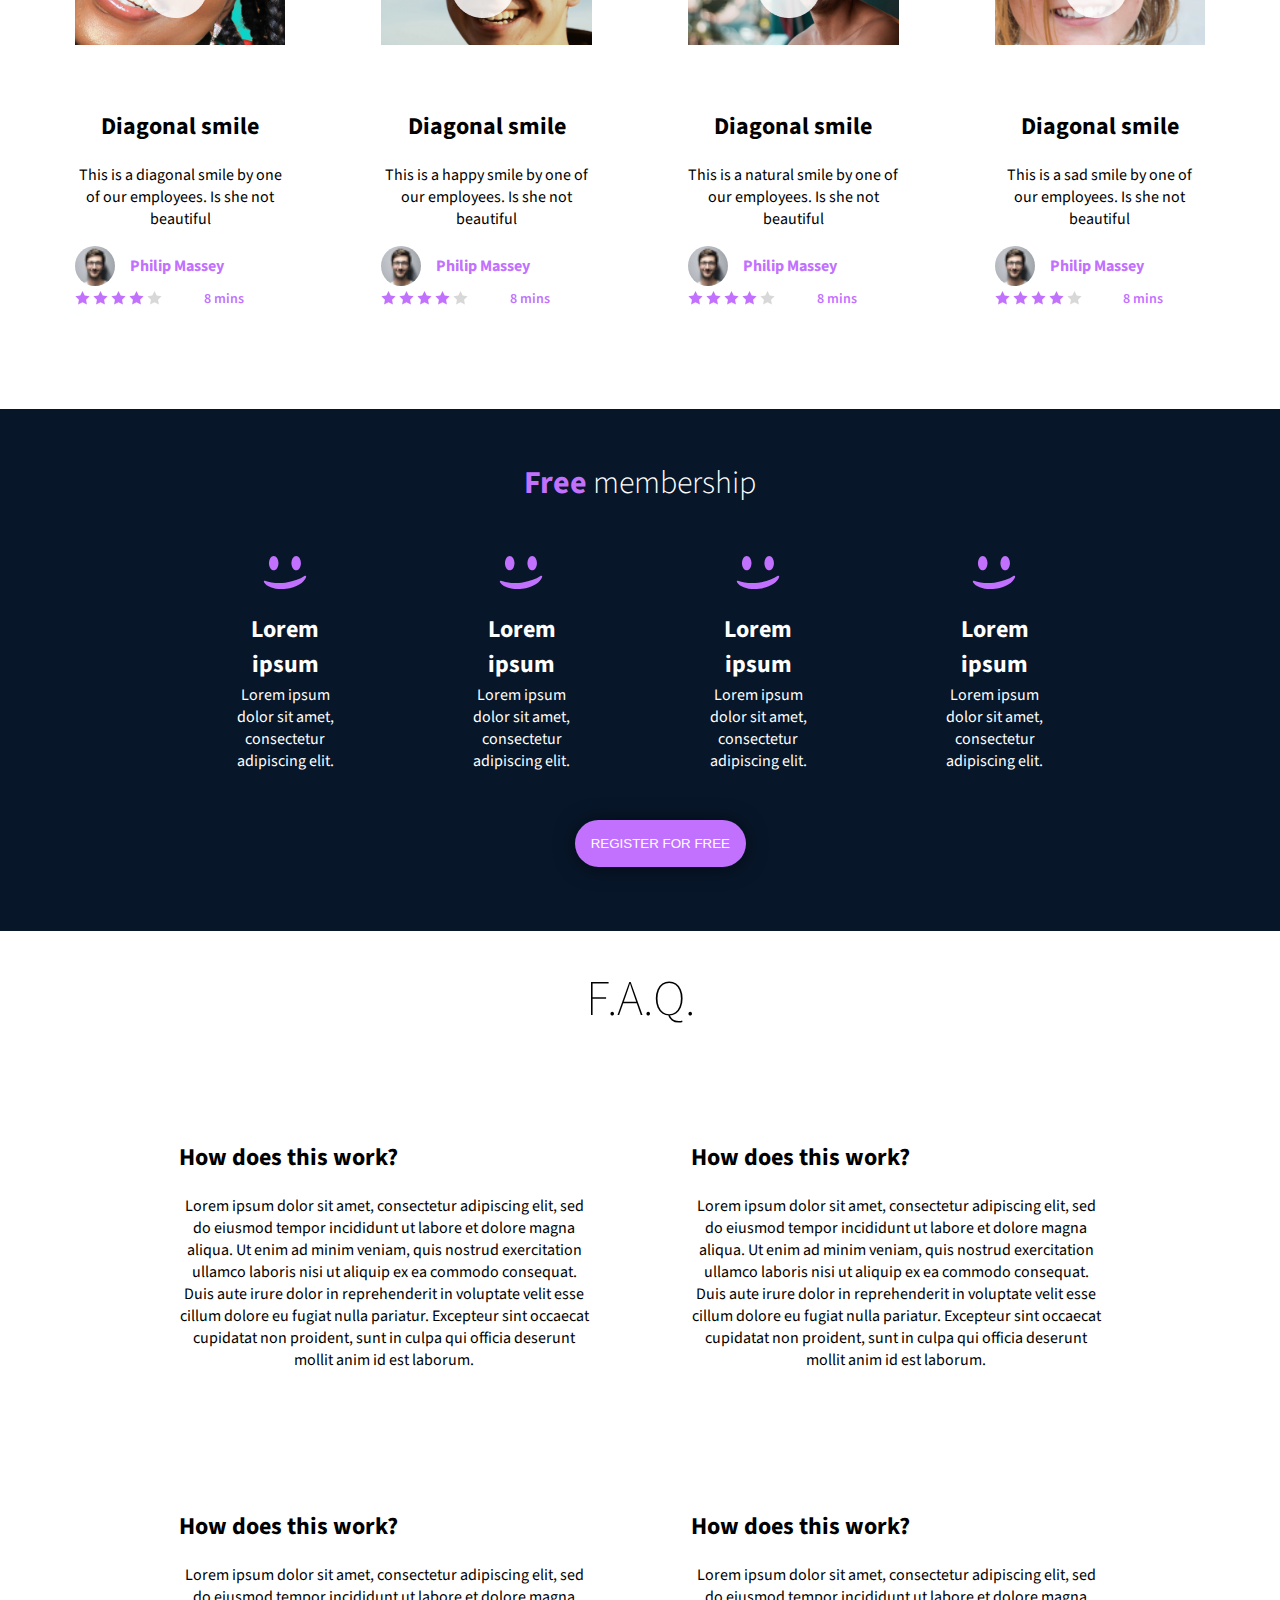
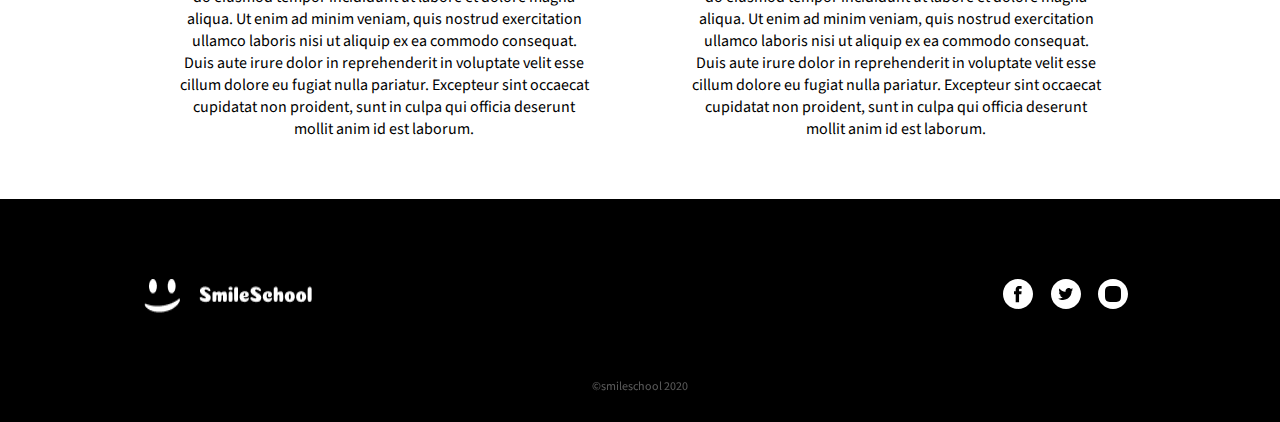
==== commit 6c848469: "still having a little issues with the video section" ====
--- a/html_advanced/index.html
+++ b/html_advanced/index.html
@@ -100,6 +100,7 @@
 
                         <div class="video">
                             <img src="../css_advanced/imgs/preview_hap.png">
+                            <a class="play" href="#"><img src="../css_advanced/imgs/play.png" alt=""></a>
                             <h2> Diagonal smile</h2>
                             <p> This is a happy smile by one of our employees. Is she not beautiful </p>
                             <div class="video-author">
@@ -122,8 +123,10 @@
 
                         <div class="video">
                             <img src="../css_advanced/imgs/preview_nat.png">
-                            <h2> Diagonal smile</h2>
-                            <p> This is a natural smile by one of our employees. Is she not beautiful </p>
+                            <a class="play" href="#"><img src="../css_advanced/imgs/play.png" alt=""></a>
+                          
+                            <h2 class="vid-title"> Diagonal smile</h2>
+                            <p class="vid-desc"> This is a natural smile by one of our employees. Is she not beautiful </p>
                             <div class="video-author">
                                 <img src="../css_advanced/imgs/philip_sm.png" class="author-picture">
 
@@ -145,6 +148,7 @@
 
                         <div class="video">
                             <img src="../css_advanced/imgs/preview_sad.png">
+                            <a class="play" href="#"><img src="../css_advanced/imgs/play.png" alt=""></a>
                             <h2> Diagonal smile</h2>
                             <p> This is a sad smile by one of our employees. Is she not beautiful </p>
                             <div class="video-author">
--- a/css_advanced/styles.css
+++ b/css_advanced/styles.css
@@ -202,6 +202,13 @@
         padding-bottom: 3rem;
 
       }  
+
+      .play{
+        position: relative;
+        top: -23%;
+        left: 33%;
+      }
+
       .video-section h1{
         text-align: center;
         font-size: 40px;
@@ -224,9 +231,18 @@
         flex-direction: column;
         max-width: 15%;
         justify-content: center;
+        padding-top: 0px;
+      }
+
+
+      .vid-title{
+        
       }
 
       .video h2, p{
+        /* margin: auto; */
+        margin-top: 0px;
+        text-align: center;
       }
 
       .author-picture{
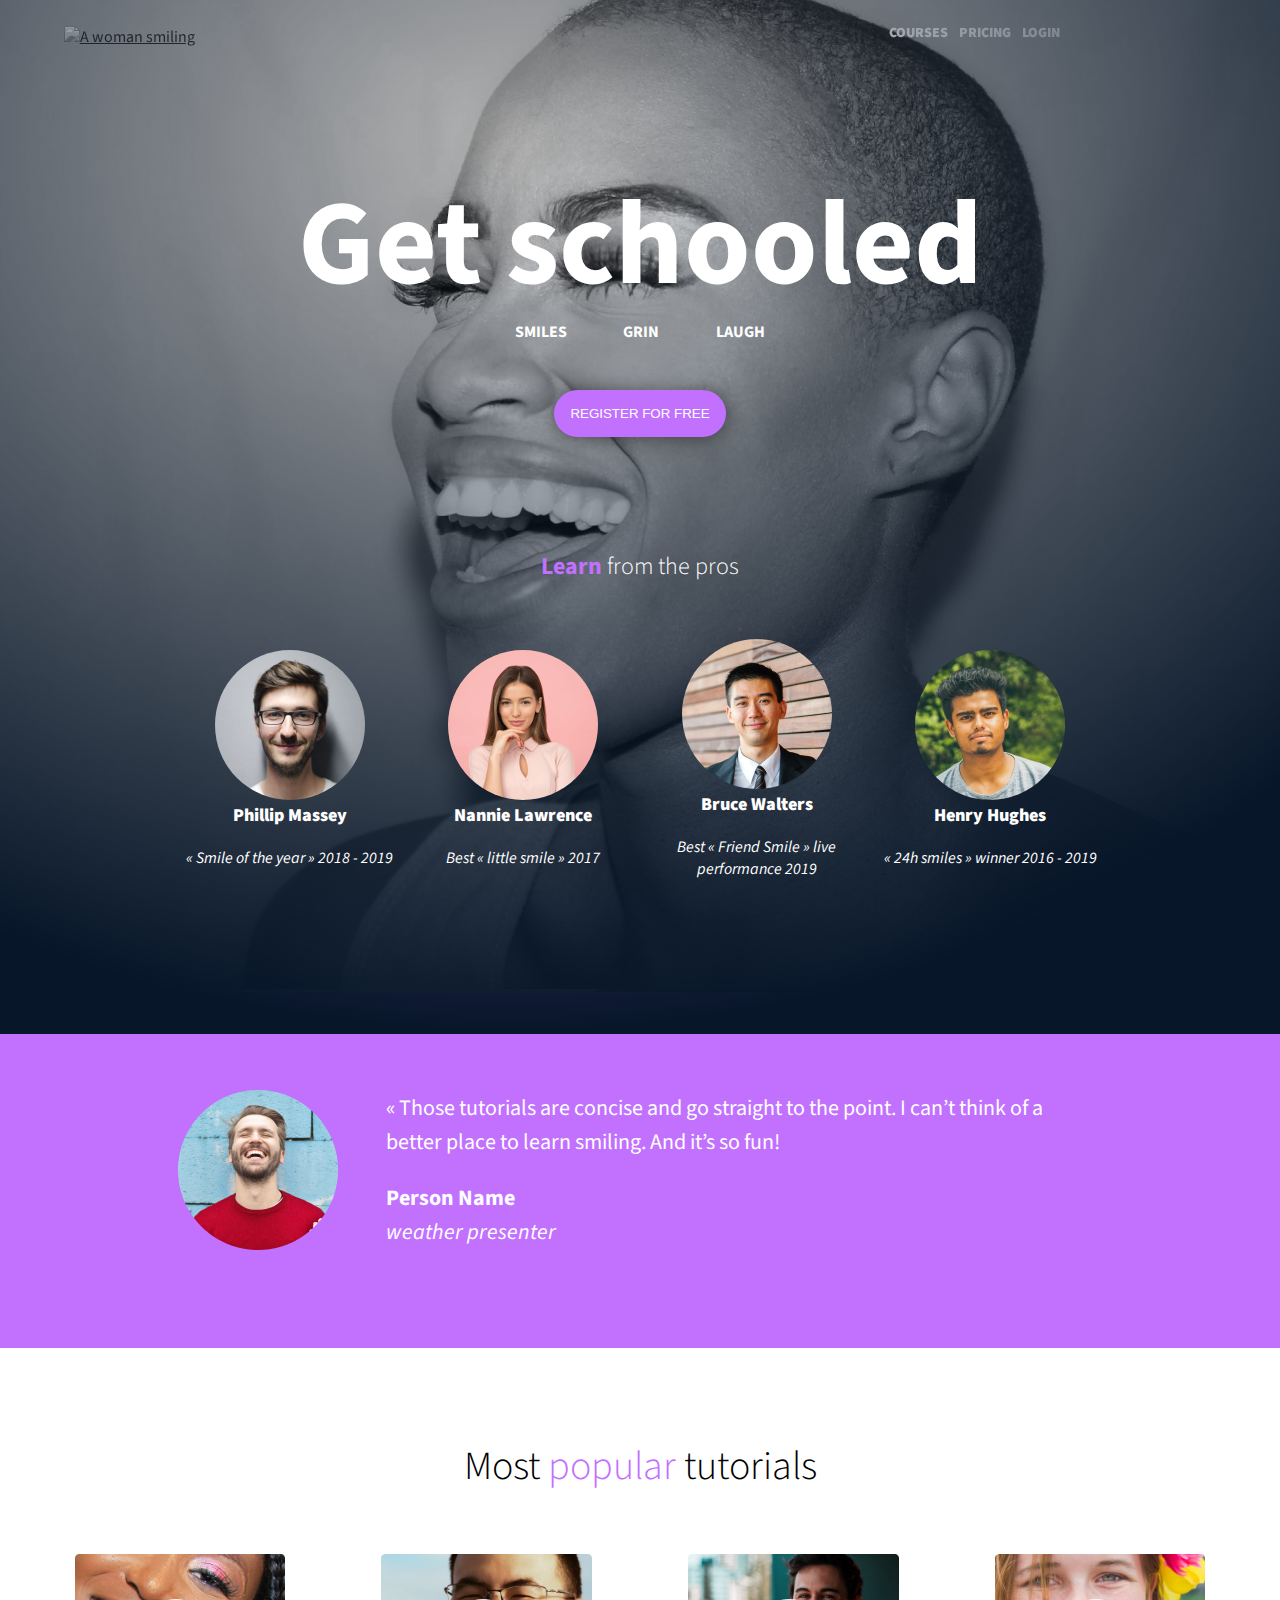
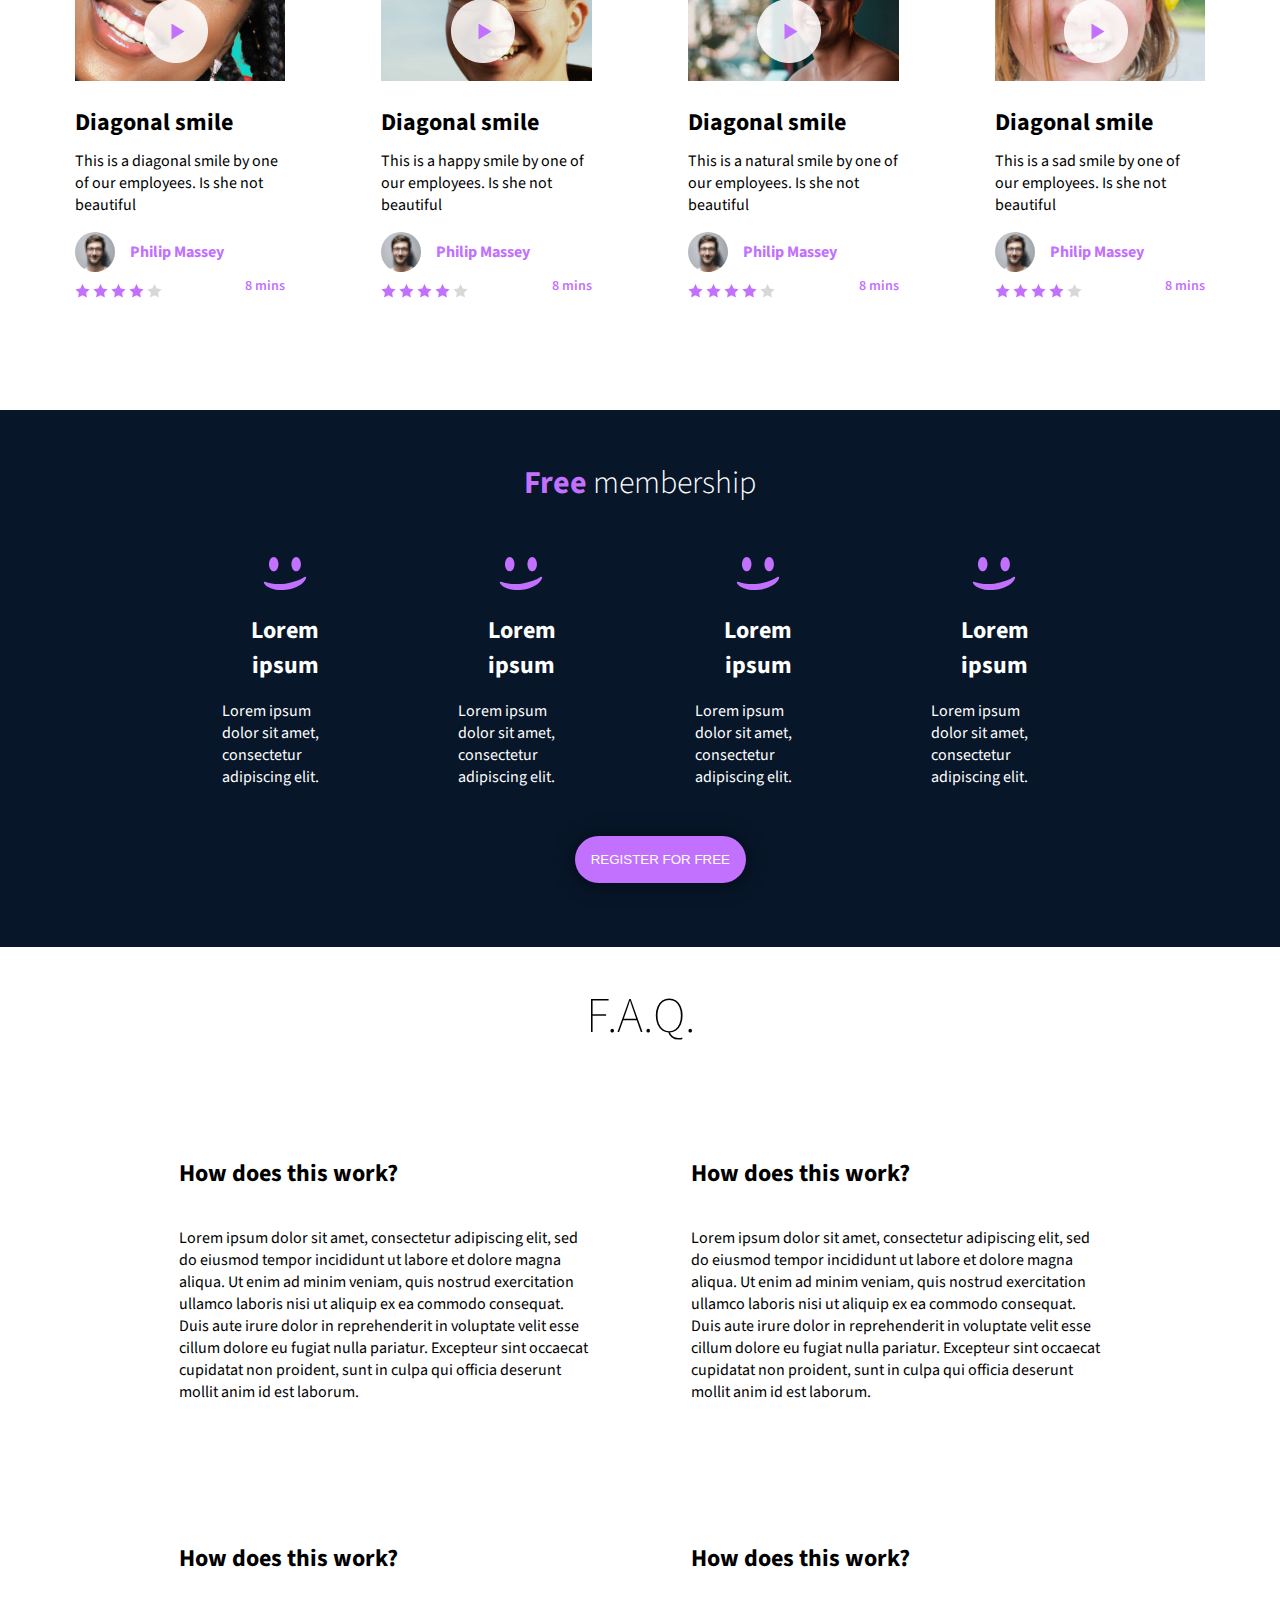
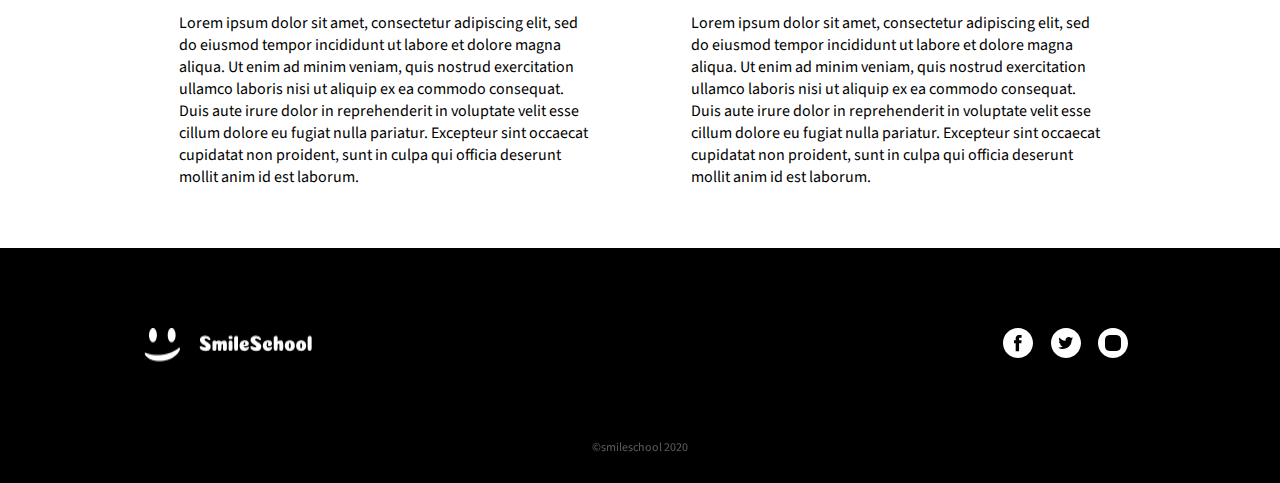
==== commit e29edc93: "doing some corrections" ====
--- a/html_advanced/index.html
+++ b/html_advanced/index.html
@@ -3,7 +3,6 @@
     <head>
         <title></title>
         <meta charset="UTF-8">
-        <meta http-equiv="X-UA-Compatible" content="IE=edge">
         <meta name="viewport" content="width=device-width, initial-scale=1.0">
         <link href='https://fonts.googleapis.com/css?family=Source+Sans+Pro' rel='stylesheet' type='text/css'>
         <link rel="stylesheet" href="../css_advanced/styles.css">
@@ -11,7 +10,7 @@
     <body>
         <header>
             <div class="logo">
-                <a href=""> <img src="../css_advanced/favicon.ico" alt="A woman working on somthing" > </a>
+                <a href=""> <img src="../css_advanced/favicon.ico" alt="A woman smiling" > </a>
                 </div>
 
                 <div class="navbar">
--- a/css_advanced/styles.css
+++ b/css_advanced/styles.css
@@ -2,6 +2,14 @@
     font-family: "Source Sans Pro";
     font-style: normal;
   }
+
+  main {
+    position: relative;
+    display: flex;
+    flex-direction: column;
+    margin: -8px;
+  } 
+
   header {
     display: flex;
     flex-direction: row;
@@ -22,15 +30,15 @@
   }
   
   header .navbar {
-    flex: 4;
-    font-weight: 700;
-    font-size: 12px;
+    flex: auto;
+    font-weight:900;
+    font-size: 14px;
     line-height: 15px;
     text-transform: uppercase;
     z-index: 1;
     display: flex;
     justify-content: space-evenly;
-  
+
   }
   header .navbar a {
     margin-left: -30%;
@@ -41,8 +49,6 @@
   }
   .header-section {
     position: relative;
-    /* left: 20%;
-    right: 20%; */
     display: flex;
     flex: auto;
     flex-direction: column;
@@ -50,8 +56,8 @@
     background-blend-mode: color;
     background: rgba(0, 0, 0, 1);
     background: radial-gradient(
-      85.9% 85.9% at 50% 14.1%,
-      rgba(41, 48, 61, 0.0001) 0%,
+      85.9% 85.9% at 40% 14.1%,
+      rgba(68, 76, 90, 0) 0%,
       #071629 100%
     );
     color: white;
@@ -64,21 +70,18 @@
     padding-top: 5rem;
   }
   .schooled-title {
-    height: 151px;
     font-weight: 700;
     font-size: 120px;
-    line-height: 151px;
     text-align: center;
     color: #ffffff;
     position: relative;
   }
   
   .schooled-text {
-    height: 20px;
     position: relative;
     margin-top: -7%;
     text-align: center;
-    font-weight: 700;
+    font-weight: bolder;
     font-size: 16px;
     line-height: 20px;
     color: #ffffff;
@@ -91,7 +94,6 @@
     background: #c271ff;
     border-radius: 25px;
     border: none;
-    padding: 0.7rem;
     color: white;
     font-weight: 500;
     box-shadow: 0px 1px 20px rgba(0, 0, 0, 0.5);
@@ -125,7 +127,6 @@
       }
       .pros-card {
         width: 19%;
-        /* padding: 1.5% 4% 1.5% 4%;*/
         margin-bottom: 7rem;
         display: flex;
         flex-direction: column;
@@ -148,14 +149,8 @@
         text-align: center;
         font-size: 16px;
       }
-      main {
-        position: relative;
-        display: flex;
-        flex-direction: column;
-        margin: -8px;
-      }
+     
       .presenter-section {
-        /* position: absolute; */
         background-color: #c271ff;
         padding: 6%;
       }
@@ -233,16 +228,16 @@
         justify-content: center;
         padding-top: 0px;
       }
-
-
-      .vid-title{
+      
+      .video h2, p{
+        text-align: left;
         
       }
-
-      .video h2, p{
-        /* margin: auto; */
-        margin-top: 0px;
-        text-align: center;
+      .video h2{
+        margin-top: -40px;
+      }
+      .video p{
+        margin-top: -10px;
       }
 
       .author-picture{
@@ -250,6 +245,7 @@
       }
       .video-author{
         display: flex;
+        flex-direction: row;
         align-items: center;
       }
       .video-author h3{
@@ -274,10 +270,9 @@
         font-weight: 600;
         font-size: 14px;
          line-height: 27px;
-        /* identical to box height, or 193% */
          text-align: right;
         color: #c271ff;
-        margin: auto;
+       padding-top: 5%;
 
       }
       .membership-section {
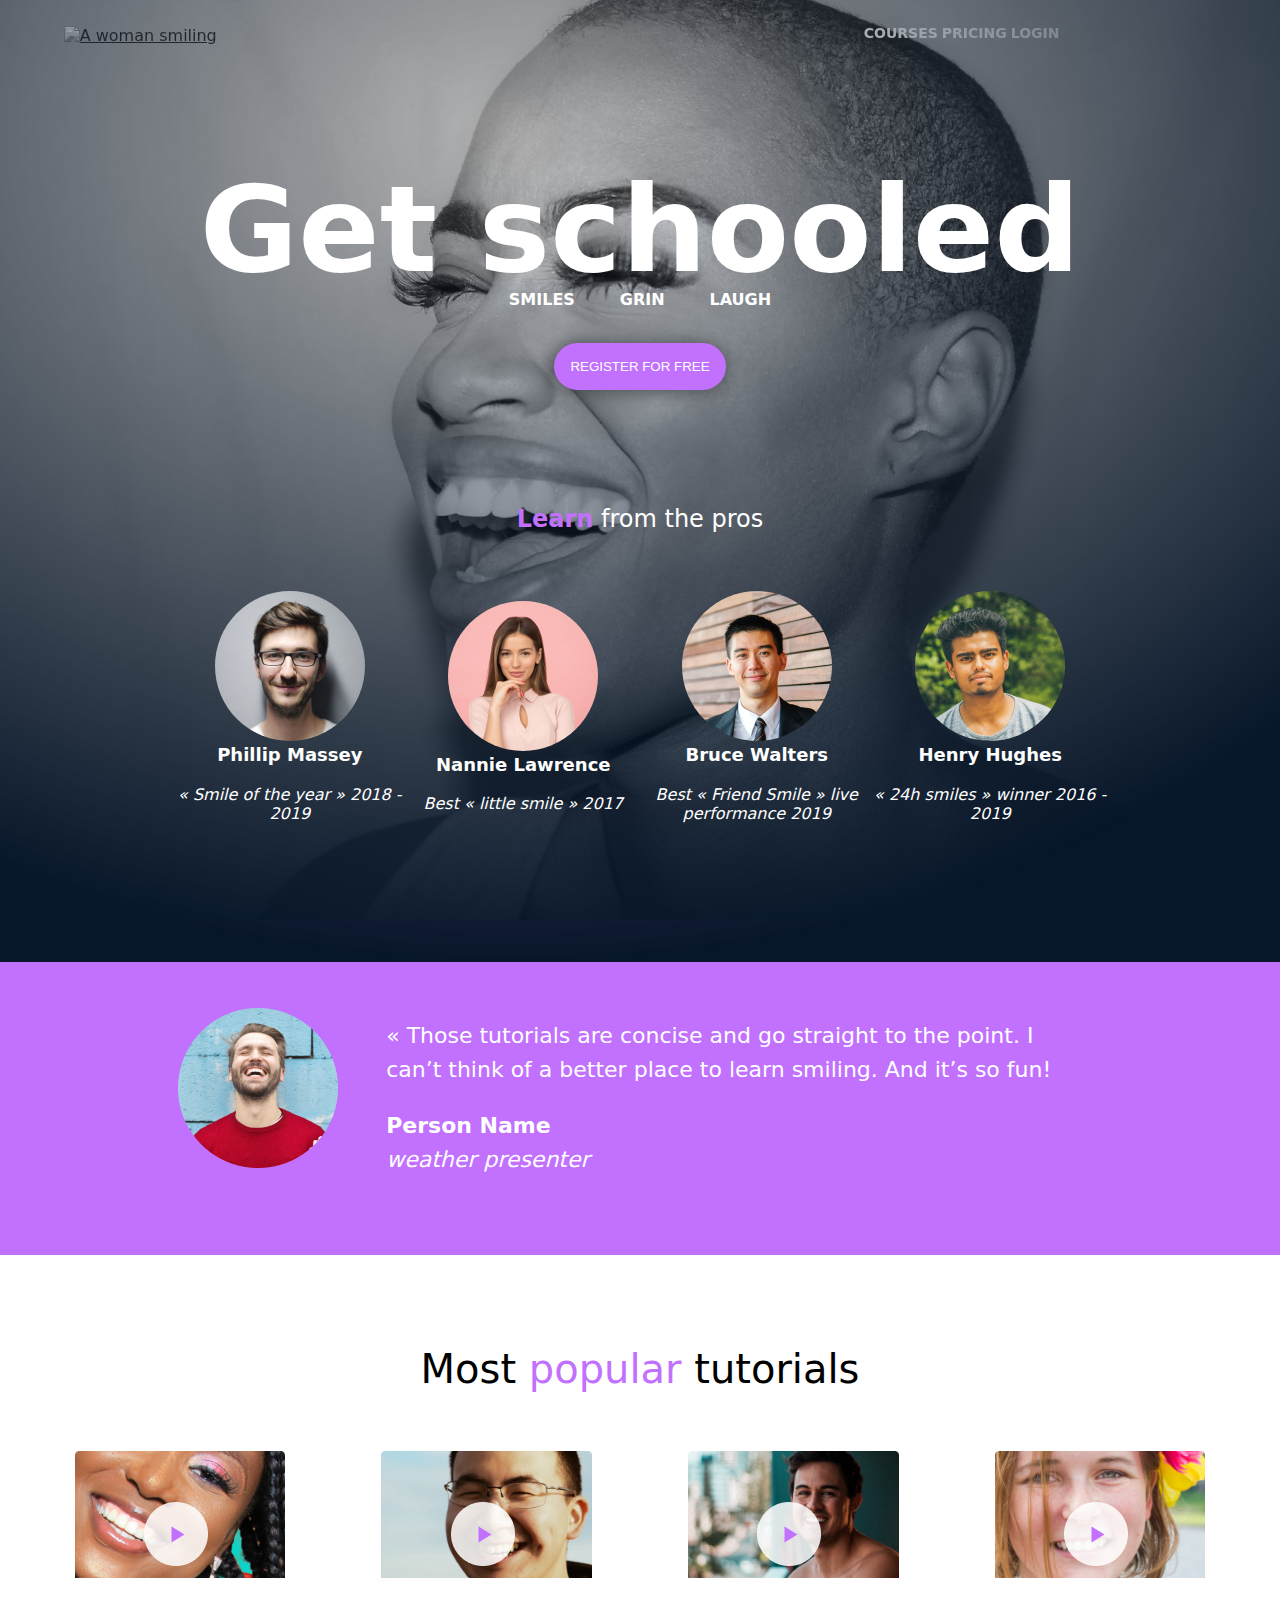
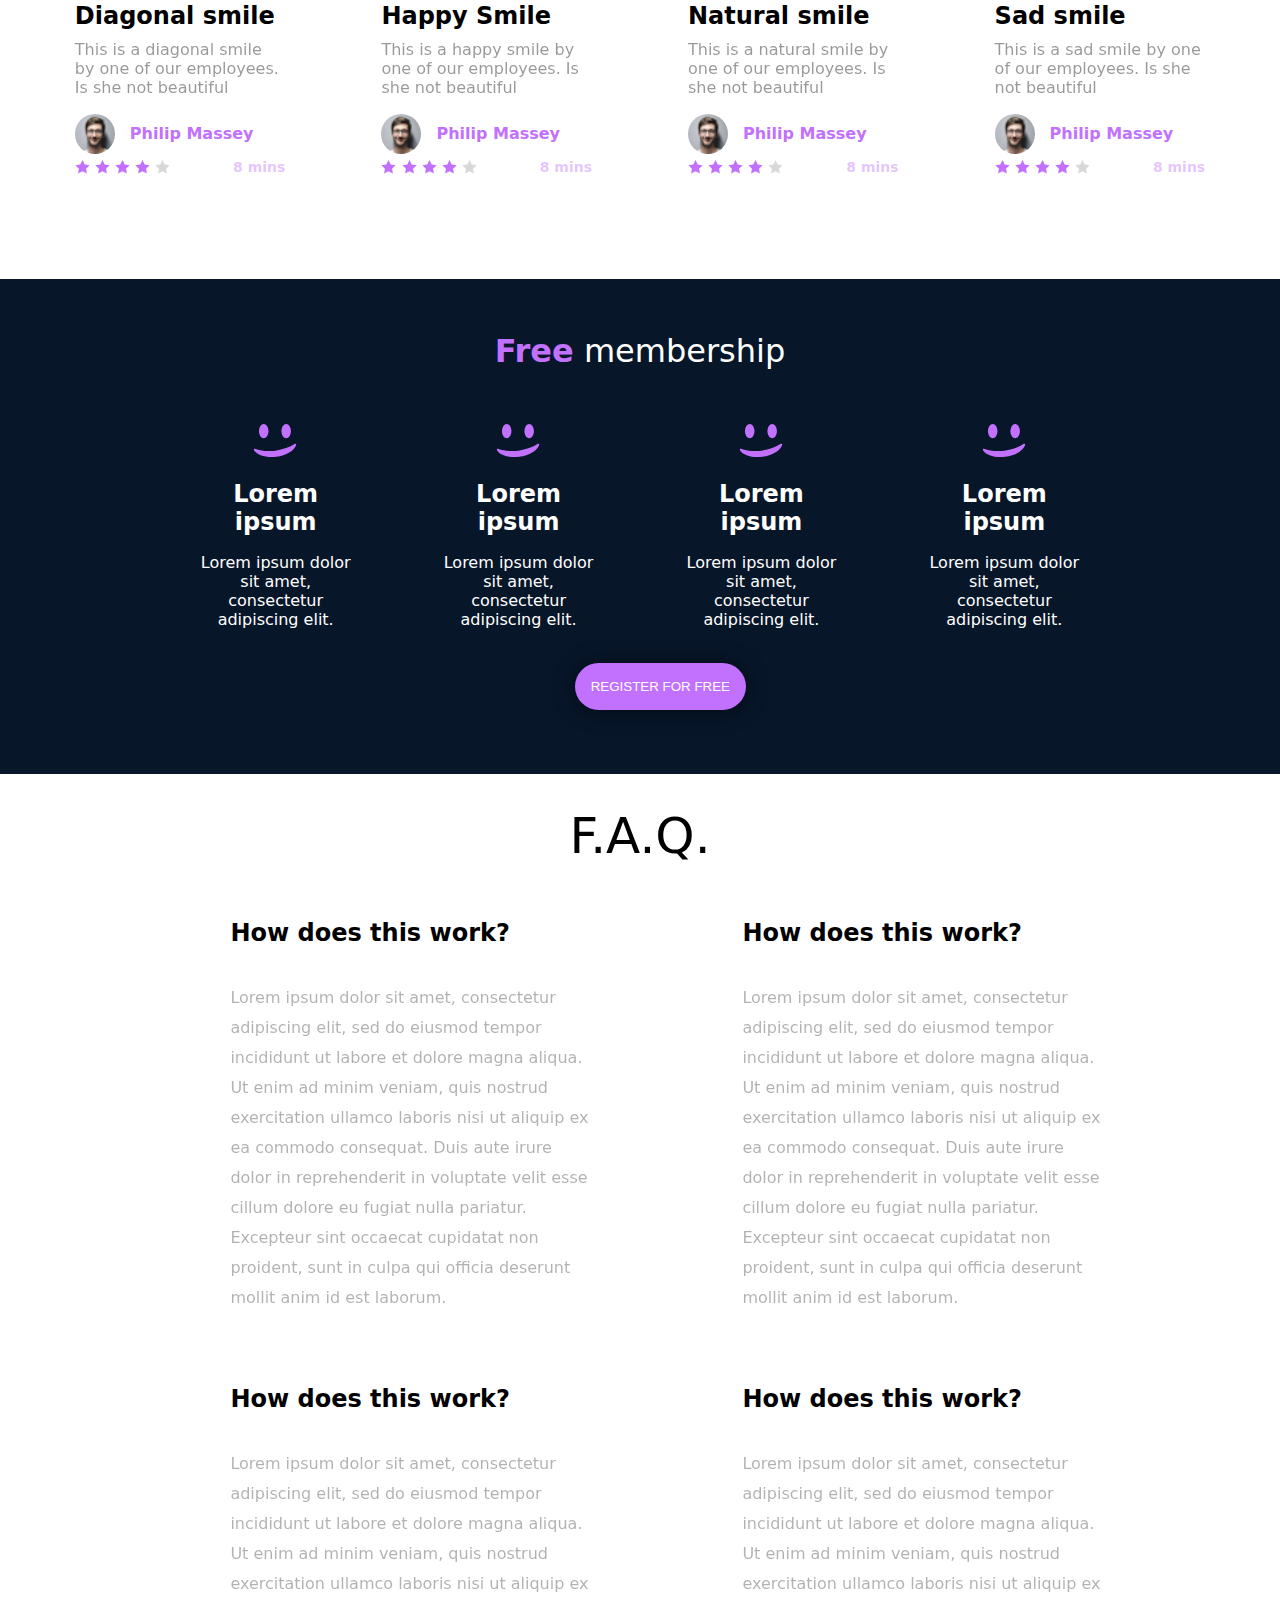
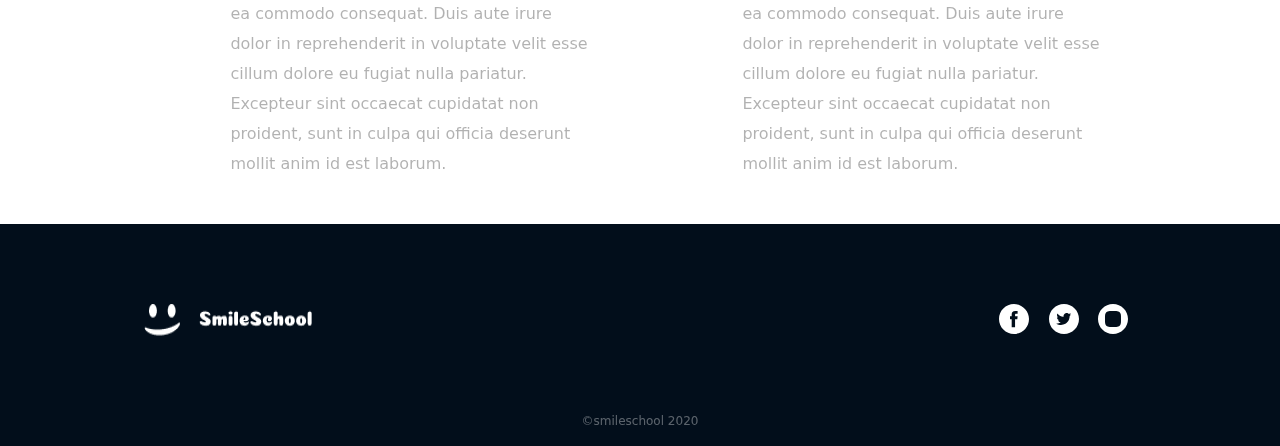
==== commit 27f86a0a: "finishing touches" ====
--- a/html_advanced/index.html
+++ b/html_advanced/index.html
@@ -100,7 +100,7 @@
                         <div class="video">
                             <img src="../css_advanced/imgs/preview_hap.png">
                             <a class="play" href="#"><img src="../css_advanced/imgs/play.png" alt=""></a>
-                            <h2> Diagonal smile</h2>
+                            <h2> Happy Smile</h2>
                             <p> This is a happy smile by one of our employees. Is she not beautiful </p>
                             <div class="video-author">
                                 <img src="../css_advanced/imgs/philip_sm.png" class="author-picture">
@@ -124,7 +124,7 @@
                             <img src="../css_advanced/imgs/preview_nat.png">
                             <a class="play" href="#"><img src="../css_advanced/imgs/play.png" alt=""></a>
                           
-                            <h2 class="vid-title"> Diagonal smile</h2>
+                            <h2 class="vid-title"> Natural smile</h2>
                             <p class="vid-desc"> This is a natural smile by one of our employees. Is she not beautiful </p>
                             <div class="video-author">
                                 <img src="../css_advanced/imgs/philip_sm.png" class="author-picture">
@@ -148,7 +148,7 @@
                         <div class="video">
                             <img src="../css_advanced/imgs/preview_sad.png">
                             <a class="play" href="#"><img src="../css_advanced/imgs/play.png" alt=""></a>
-                            <h2> Diagonal smile</h2>
+                            <h2>Sad smile</h2>
                             <p> This is a sad smile by one of our employees. Is she not beautiful </p>
                             <div class="video-author">
                                 <img src="../css_advanced/imgs/philip_sm.png" class="author-picture">
--- a/css_advanced/styles.css
+++ b/css_advanced/styles.css
@@ -1,5 +1,5 @@
 body {
-    font-family: "Source Sans Pro";
+    font-family:system-ui, -apple-system, BlinkMacSystemFont, 'Segoe UI', Roboto, Oxygen, Ubuntu, Cantarell, 'Open Sans', 'Helvetica Neue', sans-serif;
     font-style: normal;
   }
 
@@ -81,9 +81,8 @@
     position: relative;
     margin-top: -7%;
     text-align: center;
-    font-weight: bolder;
+    font-weight: 900;
     font-size: 16px;
-    line-height: 20px;
     color: #ffffff;
     display: flex;
     justify-content: space-around;
@@ -173,12 +172,14 @@
         font-size: 22px;
         line-height: 34px;
         margin-left: 0;
+        
       }
       .presenter-block .person-name {
         font-weight: 700;
         font-size: 22px;
         line-height: 34px;
         margin-bottom: 0;
+        text-align: left;
       }
       .presenter-block .weather {
         font-style: italic;
@@ -186,6 +187,7 @@
         font-size: 22px;
         line-height: 34px;
         margin-top: 0;
+        text-align: left;
       }
 
       .video-section{
@@ -225,7 +227,7 @@
         display: flex;
         flex-direction: column;
         max-width: 15%;
-        justify-content: center;
+        text-align: left;
         padding-top: 0px;
       }
       
@@ -238,6 +240,9 @@
       }
       .video p{
         margin-top: -10px;
+        text-align: left;
+        opacity: 40%;
+
       }
 
       .author-picture{
@@ -247,6 +252,7 @@
         display: flex;
         flex-direction: row;
         align-items: center;
+        margin-top: 15px;
       }
       .video-author h3{
         font-size: medium;
@@ -284,21 +290,19 @@
       .videos-section .secondary-color {
         font-weight: 700;
         font-size: 32px;
-        line-height: 40px;
         text-align: center;
       }
       .membership-section h1 {
         font-weight: 300;
         font-size: 32px;
-        line-height: 40px;
         text-align: center;
         padding-bottom: 2rem;
       }
       .membership-section button {
-        left: 42%;
-      }
+        left: 42%;      }
       .memberships {
         display: flex;
+        flex-direction: row;
         justify-content: space-evenly;
         padding-left: 5rem;
         padding-right: 5rem;
@@ -306,13 +310,21 @@
       .membership-card {
         display: flex;
         flex-direction: column;
-        max-width: 12%;
+        max-width: 15%;
         align-items: center;
         text-align: center;
       }
-      .membership-card h2 {
+      .membership-card h2, p {
         margin-bottom: 0.1rem;
-      }
+        text-align: center;
+      }
+
+      .faq-section{
+        display: flex;
+        flex-direction: column;
+        flex: auto;
+      }
+      
       .faq-list {
         display: flex;
         padding-left: 10%;
@@ -330,11 +342,22 @@
         display: flex;
         flex: 50%;
         flex-direction: column;
-        width: 50%;
-        padding: 5%;
-      }
+        max-width: 35%;
+        padding-left: 5%;
+        padding-bottom: 5%;
+        margin: auto;
+        justify-content: space-evenly;
+      }
+
+      .faq-item p{
+        font-weight: 400;
+        opacity: 30%;
+        line-height: 30px;
+        text-align: left;
+      }
+
       footer {
-        background: black;
+        background: rgb(2, 14, 27);
         padding: 1rem;
         margin: -8px;
       }
